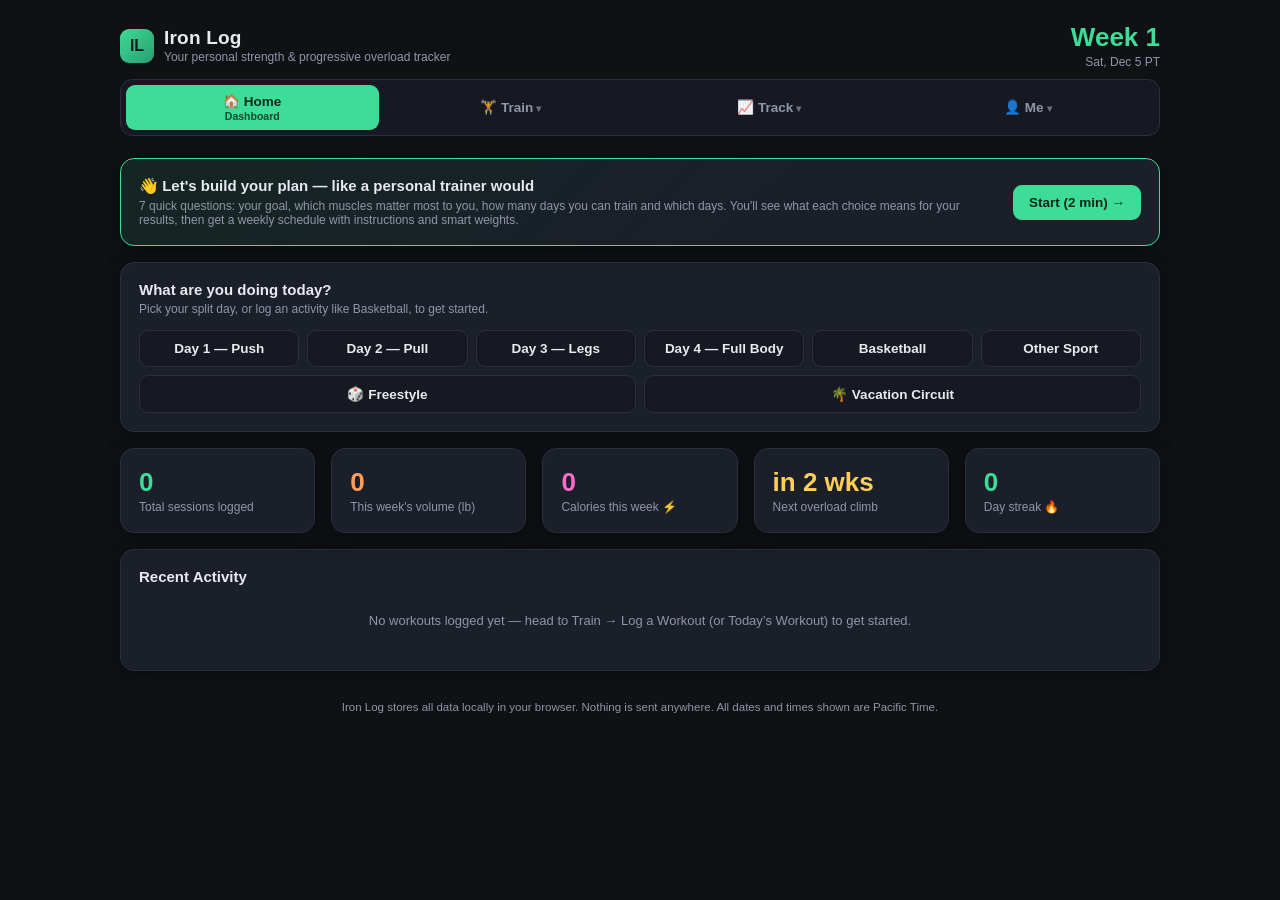
==== index.html @ ded14b12 "Split app into styles.css + js modules; add automated tests - index.html (6,000 lines) split into st" ====
<!DOCTYPE html>
<html lang="en">
<head>
<meta charset="UTF-8">
<meta name="viewport" content="width=device-width, initial-scale=1.0">
<title>Iron Log — Workout Tracker</title>
<link rel="stylesheet" href="styles.css">
</head>
<body>
<div class="app">

  <header class="top">
    <div class="brand">
      <div class="logo">IL</div>
      <div>
        <h1>Iron Log</h1>
        <div class="subtitle">Your personal strength &amp; progressive overload tracker</div>
      </div>
    </div>
    <div class="stat" style="text-align:right">
      <div class="num accent" id="headerWeek">Week 1</div>
      <div class="lbl" id="headerDate">—</div>
    </div>
  </header>

  <div class="nav-scrim" id="navScrim" onclick="closeNavGroups()"></div>
  <nav class="tabs" id="mainNav">
    <div class="nav-group" data-group="home">
      <button class="nav-top active" data-view="dashboard"><span>🏠 Home</span><span class="nav-sub-lbl">Dashboard</span></button>
    </div>
    <div class="nav-group" data-group="train">
      <button class="nav-top" onclick="toggleNavGroup('train')" aria-haspopup="true"><span>🏋️ Train<span class="nav-caret">▾</span></span><span class="nav-sub-lbl"></span></button>
      <div class="nav-menu" role="menu">
        <div class="nav-menu-h">Train</div>
        <button class="nav-item" data-view="plan"><span class="ni-ic">📋</span><span><strong>Today's Workout</strong><small>Your plan, guided step by step</small></span></button>
        <button class="nav-item" data-view="freestyle"><span class="ni-ic">🎲</span><span><strong>Freestyle</strong><small>Choose your own adventure</small></span></button>
        <button class="nav-item" data-view="vacation"><span class="ni-ic">🌴</span><span><strong>Vacation Circuit</strong><small>No-gym hotel workout + vacation mode</small></span></button>
        <button class="nav-item" data-view="log"><span class="ni-ic">✍️</span><span><strong>Log a Workout</strong><small>Quickly record any exercise</small></span></button>
        <button class="nav-item" data-view="warmup"><span class="ni-ic">🤸</span><span><strong>Warm Up</strong><small>10-minute guided routine</small></span></button>
        <button class="nav-item" data-view="sprints"><span class="ni-ic">🚴</span><span><strong>Sprints</strong><small>Bike interval (HIIT) timer</small></span></button>
      </div>
    </div>
    <div class="nav-group" data-group="track">
      <button class="nav-top" onclick="toggleNavGroup('track')" aria-haspopup="true"><span>📈 Track<span class="nav-caret">▾</span></span><span class="nav-sub-lbl"></span></button>
      <div class="nav-menu" role="menu">
        <div class="nav-menu-h">Track</div>
        <button class="nav-item" data-view="calendar"><span class="ni-ic">📅</span><span><strong>Calendar</strong><small>Planned, done &amp; missed days</small></span></button>
        <button class="nav-item" data-view="history"><span class="ni-ic">🗂️</span><span><strong>History</strong><small>Every set you've logged</small></span></button>
        <button class="nav-item" data-view="progress"><span class="ni-ic">📊</span><span><strong>Progress</strong><small>Charts &amp; weekly totals</small></span></button>
      </div>
    </div>
    <div class="nav-group" data-group="me">
      <button class="nav-top" onclick="toggleNavGroup('me')" aria-haspopup="true"><span>👤 Me<span class="nav-caret">▾</span></span><span class="nav-sub-lbl"></span></button>
      <div class="nav-menu" role="menu">
        <div class="nav-menu-h">Me</div>
        <button class="nav-item" data-view="coach"><span class="ni-ic">🧠</span><span><strong>My Plan &amp; Coach</strong><small>Your plan, weights &amp; tips learned</small></span></button>
        <button class="nav-item" data-view="settings"><span class="ni-ic">⚙️</span><span><strong>Settings</strong><small>Profile, exercises, workout days, backup</small></span></button>
      </div>
    </div>
  </nav>

  <!-- DASHBOARD -->
  <section class="view active" id="view-dashboard">
    <div id="coachWeekCard" style="margin-bottom:16px;"></div>
    <div class="card" id="todayFocusCard" style="margin-bottom:16px;"></div>
    <div class="grid cols-5" style="margin-bottom:16px;">
      <div class="card">
        <div class="stat"><div class="num accent" id="statTotalSessions">0</div><div class="lbl">Total sessions logged</div></div>
      </div>
      <div class="card">
        <div class="stat"><div class="num accent2" id="statWeekVolume">0</div><div class="lbl">This week's volume (lb)</div></div>
      </div>
      <div class="card">
        <div class="stat"><div class="num" id="statWeekCalories" style="color:var(--activity)">0</div><div class="lbl">Calories this week ⚡</div></div>
      </div>
      <div class="card">
        <div class="stat"><div class="num warn" id="statNextClimb">—</div><div class="lbl">Next overload climb</div></div>
      </div>
      <div class="card">
        <div class="stat"><div class="num accent" id="statStreak">0</div><div class="lbl">Day streak 🔥</div></div>
      </div>
    </div>

    <div class="card">
      <h2>Recent Activity</h2>
      <div id="recentActivity"><div class="empty">No workouts logged yet — head to Train → Log a Workout (or Today’s Workout) to get started.</div></div>
    </div>
  </section>

  <!-- COACH (questionnaire + your program) -->
  <section class="view" id="view-coach">
    <div id="coachMain"></div>
  </section>

  <!-- FREESTYLE (choose-your-own-adventure) -->
  <section class="view" id="view-freestyle">
    <div id="freestyleMain"></div>
  </section>

  <!-- VACATION (no-gym circuit) -->
  <section class="view" id="view-vacation">
    <div id="vacationMain"></div>
  </section>

  <!-- WORKOUT PLAN -->
  <section class="view" id="view-plan">
    <div id="dayPickerCard"></div>
    <div id="planDetail"></div>
  </section>

  <!-- LOG WORKOUT -->
  <section class="view" id="view-log">
    <div class="grid cols-2">
      <div class="card">
        <div class="flex-between">
          <h2>1. Pick an exercise</h2>
          <select id="logExerciseFilter" style="width:auto;" onchange="renderExerciseList()"><option value="">All categories</option></select>
        </div>
        <div class="hint">Grouped by category — tap one to log it. Want a new one, a different icon, or your own custom move? Manage the full library in Settings.</div>
        <div id="exerciseList"></div>
        <button class="btn secondary" style="width:100%;margin-top:10px;" onclick="switchView('settings')">+ Add / Edit Exercises in Settings →</button>
      </div>

      <div class="card">
        <h2>2. Log your sets</h2>
        <div id="logExerciseTitle" class="hint">Select an exercise to begin.</div>
        <label>Date</label>
        <input type="date" id="logDate">
        <label>Target weight this week</label>
        <input type="text" id="logTargetDisplay" disabled style="opacity:.8;">
        <div id="setsContainer" style="margin-top:14px;"></div>
        <button class="btn secondary" onclick="addSetRow()" style="width:100%;margin-top:6px;">+ Add Set</button>
        <label>Notes (optional)</label>
        <textarea id="logNotes" rows="2" placeholder="How did it feel?"></textarea>
        <label class="check-row"><input type="checkbox" id="logSaveDefault"> Save these numbers as my new default for this exercise</label>
        <button class="btn" style="width:100%;margin-top:16px;" onclick="saveWorkoutLog()">Save Workout</button>
      </div>
    </div>
  </section>

  <!-- WARM UP (continuous 10-minute guided routine) -->
  <section class="view" id="view-warmup">
    <div id="warmupMain"></div>
  </section>

  <!-- SPRINTS (HIIT bike intervals) -->
  <section class="view" id="view-sprints">
    <div id="sprintsMain"></div>
  </section>

  <!-- HISTORY -->
  <section class="view" id="view-history">
    <div class="card">
      <div class="flex-between">
        <h2>Workout History</h2>
        <select id="historyFilter" style="width:auto;" onchange="renderHistory()"><option value="">All exercises</option></select>
      </div>
      <div id="historyList" style="margin-top:10px;"></div>
    </div>
  </section>

  <!-- CALENDAR -->
  <section class="view" id="view-calendar">
    <div class="grid cols-5" id="calendarStats" style="margin-bottom:16px;"></div>
    <div class="card" style="margin-bottom:16px;">
      <div class="flex-between">
        <h2 id="calendarTitle">—</h2>
        <div class="row" style="max-width:140px;gap:6px;">
          <button class="btn secondary" onclick="calendarPrevMonth()">←</button>
          <button class="btn secondary" onclick="calendarNextMonth()">→</button>
        </div>
      </div>
      <div class="hint">Days you logged a workout are dotted by split day. Tap a day to see what you did.</div>
      <div class="calendar-dow" id="calendarDow"></div>
      <div class="calendar-grid" id="calendarGrid"></div>
      <div class="legend" id="calendarLegend" style="margin-top:14px;"></div>
    </div>
    <div id="calendarDetail"></div>
  </section>

  <!-- PROGRESS -->
  <section class="view" id="view-progress">
    <div class="card" style="margin-bottom:16px;">
      <div class="flex-between">
        <h2>Weekly Progress</h2>
        <select id="progressExerciseSelect" style="width:auto;" onchange="renderProgress()"></select>
      </div>
      <div class="hint">Max weight logged each week vs. your progressive overload target. Overload climbs happen every other week.</div>
      <div id="progressChart" style="margin-top:10px;"></div>
    </div>

    <div class="card" style="margin-bottom:16px;">
      <h2>Weekly Volume (all exercises)</h2>
      <div class="hint">Total reps × weight logged per week — a good sense of overall workload.</div>
      <div id="volumeChart" class="bar-chart" style="margin-top:14px;"></div>
    </div>

    <div class="card">
      <h2>Weekly Breakdown</h2>
      <table id="weeklyTable">
        <thead><tr><th>Week</th><th>Sessions</th><th>Exercises</th><th>Total Volume</th><th>Calories</th><th>Top Set</th></tr></thead>
        <tbody></tbody>
      </table>
    </div>
  </section>

  <!-- SETTINGS -->
  <section class="view" id="view-settings">
    <div class="card" style="margin-bottom:16px;">
      <h2>Your Profile</h2>
      <div class="hint">Used to set your starting baseline weights, and to estimate calories burned per workout.</div>
      <div class="grid cols-2">
        <div>
          <label>Height</label>
          <input type="text" id="profHeight">
          <label>Bodyweight (lb)</label>
          <input type="number" id="profWeight">
        </div>
        <div>
          <label>Build</label>
          <select id="profBuild">
            <option value="lean">Lean / beginner</option>
            <option value="athletic-medium">Medium athletic</option>
            <option value="muscular">Muscular / advanced</option>
          </select>
          <label>Program start date</label>
          <input type="date" id="profStartDate">
        </div>
      </div>
      <div class="hint" style="margin-top:6px;">Overload climbs are counted from this date, every other week.</div>
      <label class="check-row"><input type="checkbox" id="profShowTips"> Show "Did you know?" tips during workouts (anatomy, exercise science &amp; Huberman Lab ideas)</label>
      <label class="check-row"><input type="checkbox" id="profShowGifs"> Show a short movement animation for each exercise (handy while you're still learning the moves — turn it off anytime)</label>
      <button class="btn" style="width:100%;margin-top:14px;" onclick="saveProfile()">Save Profile</button>
    </div>

    <div class="card" style="margin-bottom:16px;">
      <div class="flex-between">
        <div>
          <h2>Exercise Library</h2>
          <div class="hint" style="margin-bottom:0;">Fully customize your workouts — name, icon, category, equipment, and prescription. Organized by category below.</div>
        </div>
        <button class="btn secondary" style="flex:0 0 auto;" onclick="toggleExerciseBuilder()" id="builderToggleBtn">+ Add Exercise</button>
      </div>
      <div id="exerciseBuilder" style="display:none;margin-top:14px;"></div>
      <div class="row" style="margin-top:16px;">
        <select id="settingsCategoryFilter" onchange="renderSettingsExerciseList()"><option value="">All categories</option></select>
        <select id="settingsEquipmentFilter" onchange="renderSettingsExerciseList()"><option value="">All equipment</option></select>
      </div>
      <div id="settingsExerciseList" style="margin-top:14px;"></div>
    </div>

    <div class="card" style="margin-bottom:16px;">
      <h2>Muscle Database</h2>
      <div class="hint">The backend sheet behind every suggestion: which muscles each exercise works. <strong>Primary</strong> = main mover (100%), <strong>Secondary</strong> = assists (50%), <strong>Tertiary</strong> = stabilizes (25%). When you mark something sore, exercises that use it as primary or secondary are avoided; marked "rest/injured", anything that touches it is avoided. Tap ✎ to edit a row (great for exercises you add yourself) or export the sheet to Excel / Google Sheets.</div>
      <div id="muscleDbBox"></div>
    </div>

    <div class="card" style="margin-bottom:16px;">
      <div class="flex-between">
        <div>
          <h2>Workout Days</h2>
          <div class="hint" style="margin-bottom:0;">Name your split days (Push, Pull, Legs, or anything you like) and pick which exercises fall under each one. The Workout Plan progress bar always matches whatever you set here.</div>
        </div>
        <button class="btn secondary" style="flex:0 0 auto;" onclick="addWorkoutDay()">+ Add Day</button>
      </div>
      <div id="workoutDaysList" style="margin-top:14px;"></div>
    </div>

    <div class="card">
      <h2>Data</h2>
      <div class="hint">Your data lives only in this browser's storage — refreshing is safe, but clearing site data, using a different browser, or a new device will not have it. Export a backup regularly.</div>
      <div class="row">
        <button class="btn secondary" onclick="exportData()">⬇ Export JSON</button>
        <button class="btn secondary" onclick="document.getElementById('importFile').click()">⬆ Import JSON</button>
        <button class="btn danger" onclick="resetAllData()">Reset All Data</button>
      </div>
      <div class="hint" id="backupStatus" style="margin-top:12px;margin-bottom:0;"></div>
      <input type="file" id="importFile" accept=".json" style="display:none" onchange="importData(event)">
    </div>
  </section>

  <div class="footer-note">Iron Log stores all data locally in your browser. Nothing is sent anywhere. All dates and times shown are Pacific Time.</div>
</div>

<div class="toast" id="toast"></div>
<div class="tip-pop" id="tipPop"></div>

<script src="js/data.js"></script>
<script src="js/state.js"></script>
<script src="js/app.js"></script>
<script src="js/tools.js"></script>
<script src="js/settings.js"></script>
<script src="js/coach.js"></script>
<script src="js/learn.js"></script>
<script src="js/freestyle.js"></script>
<script src="js/vacation.js"></script>
<script src="js/muscledb.js"></script>
<script src="js/main.js"></script>
</body>
</html>
---- styles.css ----
:root{
    --bg:#0f1115;
    --bg-alt:#161922;
    --card:#1b1f2a;
    --card-hover:#212636;
    --border:#2a2f3d;
    --text:#e8eaf0;
    --text-dim:#9096a8;
    --accent:#3ddc97;
    --accent-dim:#2a9d70;
    --accent2:#ff9f5a;
    --danger:#ff5d6c;
    --warn:#ffce54;
    --blue:#5aa9ff;
    --purple:#c792ff;
    --activity:#ff6bcb;
    --legiso:#8bd450;
    --glute:#ff6b81;
    --tricep:#e2b13c;
    --core:#6ee7f0;
    --radius:14px;
    --shadow: 0 4px 18px rgba(0,0,0,0.35);
  }
  *{box-sizing:border-box;}
  html,body{margin:0;padding:0;}
  body{
    background:var(--bg);
    color:var(--text);
    font-family:-apple-system,BlinkMacSystemFont,"Segoe UI",Roboto,Helvetica,Arial,sans-serif;
    min-height:100vh;
    -webkit-font-smoothing:antialiased;
  }
  a{color:inherit;}
  .app{max-width:1080px;margin:0 auto;padding:0 20px 60px;}
  header.top{
    display:flex;align-items:center;justify-content:space-between;
    padding:22px 0 10px;
  }
  header.top .brand{display:flex;align-items:center;gap:10px;}
  header.top .brand .logo{
    width:34px;height:34px;border-radius:9px;
    background:linear-gradient(135deg,var(--accent),var(--accent-dim));
    display:flex;align-items:center;justify-content:center;font-weight:800;color:#06231a;font-size:16px;
  }
  header.top h1{font-size:19px;margin:0;letter-spacing:0.2px;}
  header.top .subtitle{font-size:12px;color:var(--text-dim);margin-top:1px;}

  /* Grouped navigation: 4 top-level buttons; groups open a dropdown of their pages. */
  nav.tabs{
    position:relative;z-index:30;
    display:flex;gap:6px;background:var(--bg-alt);border:1px solid var(--border);
    border-radius:12px;padding:5px;margin-bottom:22px;
  }
  .nav-group{flex:1 1 0;display:flex;min-width:0;}
  .nav-top{
    flex:1 1 0;min-width:0;display:flex;flex-direction:column;align-items:center;justify-content:center;gap:1px;
    background:transparent;border:none;color:var(--text-dim);
    padding:8px 6px;border-radius:9px;font-size:13.5px;font-weight:700;cursor:pointer;font-family:inherit;
    transition:background .15s ease,color .15s ease;white-space:nowrap;
  }
  .nav-top .nav-caret{font-size:10px;opacity:.7;margin-left:3px;display:inline-block;transition:transform .15s;}
  .nav-top .nav-sub-lbl{font-size:10.5px;font-weight:600;opacity:.8;max-width:100%;overflow:hidden;text-overflow:ellipsis;}
  .nav-top.active{background:var(--accent);color:#07271b;}
  .nav-top:hover:not(.active){background:var(--card-hover);color:var(--text);}
  .nav-group.open .nav-top:not(.active){background:var(--card-hover);color:var(--text);}
  .nav-group.open .nav-caret{transform:rotate(180deg);}
  .nav-menu{
    display:none;position:absolute;left:0;right:0;top:calc(100% + 6px);
    background:var(--card);border:1px solid var(--border);border-radius:12px;box-shadow:var(--shadow);
    padding:8px;gap:6px;grid-template-columns:repeat(auto-fill,minmax(220px,1fr));
    animation:fade .15s ease;
  }
  .nav-group.open .nav-menu{display:grid;}
  .nav-menu-h{grid-column:1/-1;font-size:10.5px;font-weight:800;text-transform:uppercase;letter-spacing:.05em;color:var(--text-dim);padding:2px 6px 0;}
  .nav-item{
    display:flex;align-items:center;gap:10px;text-align:left;width:100%;
    background:var(--bg-alt);border:1px solid var(--border);color:var(--text);border-radius:10px;
    padding:10px 12px;cursor:pointer;font-family:inherit;transition:border-color .15s,background .15s;
  }
  .nav-item:hover{border-color:var(--accent-dim);}
  .nav-item.active{border-color:var(--accent);background:rgba(61,220,151,.10);}
  .nav-item .ni-ic{font-size:20px;width:26px;text-align:center;flex:0 0 auto;}
  .nav-item strong{display:block;font-size:13.5px;}
  .nav-item small{display:block;font-size:11.5px;color:var(--text-dim);margin-top:1px;}
  .nav-scrim{display:none;position:fixed;inset:0;z-index:25;}
  .nav-scrim.show{display:block;}

  .view{display:none;animation:fade .25s ease;}
  .view.active{display:block;}
  @keyframes fade{from{opacity:0;transform:translateY(4px);}to{opacity:1;transform:translateY(0);}}

  .grid{display:grid;gap:16px;}
  .grid.cols-2{grid-template-columns:repeat(2,1fr);}
  .grid.cols-3{grid-template-columns:repeat(3,1fr);}
  .grid.cols-4{grid-template-columns:repeat(4,1fr);}
  .grid.cols-5{grid-template-columns:repeat(5,1fr);}
  @media (max-width:1000px){.grid.cols-5{grid-template-columns:repeat(3,1fr);}}
  @media (max-width:900px){.grid.cols-4{grid-template-columns:repeat(2,1fr);}}
  @media (max-width:600px){.grid.cols-5{grid-template-columns:repeat(2,1fr);}}
  @media (max-width:720px){.grid.cols-2,.grid.cols-3{grid-template-columns:1fr;}}

  .card{
    background:var(--card);border:1px solid var(--border);border-radius:var(--radius);
    padding:18px;box-shadow:var(--shadow);
  }
  .card h2{margin:0 0 4px;font-size:15px;}
  .card .hint{color:var(--text-dim);font-size:12px;margin-bottom:14px;}

  .stat{display:flex;flex-direction:column;gap:2px;}
  .stat .num{font-size:26px;font-weight:800;}
  .stat .lbl{font-size:12px;color:var(--text-dim);}
  .stat .num.accent{color:var(--accent);}
  .stat .num.warn{color:var(--warn);}
  .stat .num.accent2{color:var(--accent2);}

  label{display:block;font-size:12px;color:var(--text-dim);margin-bottom:5px;margin-top:12px;font-weight:600;}
  label:first-child{margin-top:0;}
  input[type=text],input[type=number],input[type=date],select,textarea{
    width:100%;background:var(--bg-alt);border:1px solid var(--border);color:var(--text);
    border-radius:9px;padding:10px 11px;font-size:14px;outline:none;font-family:inherit;
  }
  input:focus,select:focus,textarea:focus{border-color:var(--accent);}
  .row{display:flex;gap:10px;}
  .row > *{flex:1;}

  button.btn{
    background:var(--accent);color:#07271b;border:none;border-radius:9px;
    padding:10px 16px;font-weight:700;font-size:13.5px;cursor:pointer;transition:filter .15s;
  }
  button.btn:hover{filter:brightness(1.08);}
  button.btn.secondary{background:var(--bg-alt);color:var(--text);border:1px solid var(--border);}
  button.btn.danger{background:var(--danger);color:#2a0508;}
  button.btn.ghost{background:transparent;color:var(--text-dim);border:1px solid var(--border);}
  button.btn:disabled{opacity:0.4;cursor:not-allowed;}
  button.icon-btn{background:transparent;border:none;color:var(--text-dim);cursor:pointer;font-size:15px;padding:4px 8px;border-radius:6px;}
  button.icon-btn:hover{background:var(--bg-alt);color:var(--text);}

  table{width:100%;border-collapse:collapse;font-size:13px;}
  th,td{padding:8px 6px;text-align:left;border-bottom:1px solid var(--border);}
  th{color:var(--text-dim);font-weight:600;font-size:11.5px;text-transform:uppercase;letter-spacing:.03em;}
  tr:last-child td{border-bottom:none;}

  .pill{display:inline-block;padding:2px 9px;border-radius:99px;font-size:11px;font-weight:700;}
  .pill.met{background:rgba(61,220,151,.15);color:var(--accent);}
  .pill.close{background:rgba(255,206,84,.15);color:var(--warn);}
  .pill.below{background:rgba(255,93,108,.15);color:var(--danger);}
  .pill.rest{background:rgba(255,159,90,.15);color:var(--accent2);}

  .set-row{display:flex;gap:8px;align-items:center;margin-bottom:8px;}
  .set-row .idx{width:22px;color:var(--text-dim);font-size:12px;font-weight:700;}
  .set-row input{flex:1;}
  .set-row button{flex:0 0 auto;}

  .exercise-card{
    background:var(--bg-alt);border:1px solid var(--border);border-radius:11px;padding:12px 14px;
    margin-bottom:10px;cursor:pointer;transition:border-color .15s;
    display:flex;align-items:center;gap:12px;
  }
  .exercise-card:hover{border-color:var(--accent-dim);}
  .exercise-card.selected{border-color:var(--accent);background:rgba(61,220,151,.06);}
  .exercise-card .name{font-weight:700;font-size:14px;}
  .exercise-card .meta{font-size:11.5px;color:var(--text-dim);margin-top:2px;}
  .exercise-card .presc{font-size:11px;color:var(--accent);font-weight:700;margin-top:2px;}

  /* Exercise type icon badges — quick visual cue for what kind of workout this is */
  .ex-icon{
    flex:0 0 auto;width:38px;height:38px;border-radius:10px;
    display:flex;align-items:center;justify-content:center;
  }
  .ex-icon svg{width:20px;height:20px;}
  .ex-icon.cat-legs-compound{background:rgba(61,220,151,.15);color:var(--accent);}
  .ex-icon.cat-legs-isolation{background:rgba(139,212,80,.15);color:var(--legiso);}
  .ex-icon.cat-glutes{background:rgba(255,107,129,.15);color:var(--glute);}
  .ex-icon.cat-chest{background:rgba(90,169,255,.15);color:var(--blue);}
  .ex-icon.cat-back{background:rgba(199,146,255,.15);color:var(--purple);}
  .ex-icon.cat-shoulders{background:rgba(255,159,90,.15);color:var(--accent2);}
  .ex-icon.cat-biceps{background:rgba(255,206,84,.15);color:var(--warn);}
  .ex-icon.cat-triceps{background:rgba(226,177,60,.15);color:var(--tricep);}
  .ex-icon.cat-core{background:rgba(110,231,240,.15);color:var(--core);}
  .ex-icon.cat-fullbody{background:rgba(255,138,92,.15);color:#ff8a5c;}
  .ex-icon.cat-conditioning{background:rgba(79,209,197,.15);color:#4fd1c5;}
  .ex-icon.cat-activity{background:rgba(255,107,203,.15);color:var(--activity);}
  .ex-icon.sm{width:26px;height:26px;border-radius:8px;}
  .ex-icon.sm svg{width:14px;height:14px;}
  .legend{display:flex;flex-wrap:wrap;gap:12px;font-size:11.5px;color:var(--text-dim);margin-top:12px;}
  .legend .item{display:flex;align-items:center;gap:6px;}

  /* Icon picker (Settings → build an exercise) */
  .icon-picker{display:grid;grid-template-columns:repeat(auto-fill,minmax(44px,1fr));gap:8px;margin-top:6px;max-height:220px;overflow-y:auto;padding:2px;}
  .icon-picker .icon-choice{
    width:44px;height:44px;border-radius:10px;border:1px solid var(--border);background:var(--bg-alt);
    display:flex;align-items:center;justify-content:center;cursor:pointer;color:var(--text-dim);
    transition:border-color .15s,color .15s;
  }
  .icon-picker .icon-choice svg{width:20px;height:20px;}
  .icon-picker .icon-choice:hover{border-color:var(--accent-dim);}
  .icon-picker .icon-choice.selected{border-color:var(--accent);color:var(--accent);background:rgba(61,220,151,.1);}
  .category-group-heading{display:flex;align-items:center;gap:8px;margin:18px 0 8px;font-size:11.5px;font-weight:700;text-transform:uppercase;letter-spacing:.03em;}
  .category-group-heading:first-child{margin-top:0;}
  .category-dot{width:9px;height:9px;border-radius:50%;flex:0 0 auto;}
  .equip-tag{display:inline-block;font-size:10px;font-weight:700;padding:2px 7px;border-radius:99px;background:var(--bg-alt);border:1px solid var(--border);color:var(--text-dim);margin-left:6px;white-space:nowrap;}

  /* Workout Days (Settings) — name + exercise checklist per day */
  .day-name-input{font-weight:700;font-size:14px;background:transparent;border:none;border-bottom:1px dashed var(--border);padding:2px 0;width:auto;color:var(--text);}
  .day-name-input:focus{border-bottom-color:var(--accent);}
  .day-label-input{font-size:11.5px;font-weight:700;color:var(--text-dim);background:transparent;border:none;border-bottom:1px dashed var(--border);padding:1px 0;width:52px;}
  .day-label-input:focus{border-bottom-color:var(--accent);color:var(--text);}
  .day-exercise-picker{max-height:280px;overflow-y:auto;margin-top:10px;padding:10px;background:var(--bg-alt);border-radius:9px;border:1px solid var(--border);}
  .day-exercise-picker .category-group-heading{font-size:10px;margin:10px 0 4px;}
  .day-exercise-picker .category-group-heading:first-child{margin-top:0;}
  .day-exercise-picker .check-row{margin-top:3px;font-size:12.5px;}

  /* Day picker (Workout Plan) */
  .day-card{
    background:var(--bg-alt);border:1px solid var(--border);border-radius:12px;padding:14px;
    cursor:pointer;transition:border-color .15s;display:flex;flex-direction:column;gap:8px;
  }
  .day-card:hover{border-color:var(--accent-dim);}
  .day-card.selected{border-color:var(--accent);background:rgba(61,220,151,.06);}
  .day-card .day-top{display:flex;align-items:center;gap:10px;}
  .day-card .day-title{font-weight:700;font-size:14px;}
  .day-card .day-sub{font-size:11.5px;color:var(--text-dim);margin-top:1px;}
  .day-card .day-meta{font-size:11px;color:var(--text-dim);}
  .day-card .day-badge{display:inline-block;margin-top:2px;font-size:10.5px;font-weight:700;color:var(--accent);}

  /* Guided workout wizard */
  .progress-track{display:flex;gap:3px;margin-bottom:8px;}
  .progress-seg{flex:1;height:8px;border-radius:4px;transition:opacity .25s ease,transform .2s ease;}
  .progress-seg.current{transform:scaleY(1.35);}
  .progress-label{font-size:11.5px;color:var(--text-dim);margin-bottom:14px;display:flex;align-items:center;gap:6px;flex-wrap:wrap;}
  .progress-pct{font-size:14px;font-weight:800;color:var(--text);}
  .wizard-top-row{display:flex;align-items:flex-start;gap:12px;flex-wrap:wrap;margin-bottom:14px;}
  .wizard-top-row > *{flex:1 1 260px;margin-top:0 !important;}
  .wizard-actions{display:flex;gap:10px;flex-wrap:wrap;margin-top:16px;}
  .wizard-actions .btn{flex:1 1 auto;}
  .check-row{display:flex;align-items:center;gap:8px;font-size:12.5px;color:var(--text-dim);font-weight:600;margin-top:14px;cursor:pointer;}
  .check-row input[type=checkbox]{width:auto;margin:0;accent-color:var(--accent);}

  /* Movement animation preview — simple looping stick-figure illustration, not a real GIF */
  .movement-preview{
    background:var(--bg-alt);border:1px solid var(--border);border-radius:12px;
    padding:12px;margin-top:14px;display:flex;align-items:center;gap:14px;
  }
  .movement-preview .mp-figure{width:76px;height:76px;flex:0 0 auto;color:var(--text);}
  .movement-preview .mp-figure svg{width:100%;height:100%;overflow:visible;}
  .movement-preview .mp-label{font-size:11.5px;color:var(--text-dim);}
  .movement-preview .mp-label strong{display:block;color:var(--text);font-size:13px;margin-bottom:2px;}

  /* Calendar */
  .calendar-dow{display:grid;grid-template-columns:repeat(7,1fr);gap:6px;margin-top:14px;font-size:10.5px;color:var(--text-dim);text-align:center;font-weight:700;text-transform:uppercase;letter-spacing:.03em;}
  .calendar-grid{display:grid;grid-template-columns:repeat(7,1fr);gap:6px;margin-top:6px;}
  .cal-cell{
    aspect-ratio:1;background:var(--bg-alt);border:1px solid var(--border);border-radius:9px;
    padding:6px;display:flex;flex-direction:column;justify-content:space-between;cursor:pointer;
    transition:border-color .15s;font-size:11.5px;
  }
  .cal-cell:hover{border-color:var(--accent-dim);}
  .cal-cell.outside{opacity:0.3;cursor:default;}
  .cal-cell.today{border-color:var(--accent);box-shadow:0 0 0 1px var(--accent) inset;}
  .cal-cell.selected{background:rgba(61,220,151,.08);border-color:var(--accent);}
  .cal-cell .cal-date{font-weight:700;color:var(--text-dim);}
  .cal-cell.today .cal-date{color:var(--accent);}
  .cal-dots{display:flex;gap:3px;flex-wrap:wrap;}
  .cal-dot{width:7px;height:7px;border-radius:50%;flex:0 0 auto;}
  @media (max-width:600px){.cal-cell{font-size:9.5px;padding:4px;} .cal-dot{width:5px;height:5px;}}

  /* Rest timer (embedded in the workout wizard, between sets) — condensed, horizontal layout:
     presets + custom seconds on the left, ring + start/reset stacked on the right. */
  .timer-wrap{display:flex;flex-direction:row;align-items:center;justify-content:space-between;gap:10px;}
  .timer-left{display:flex;flex-direction:column;gap:6px;flex:1 1 auto;min-width:0;}
  .timer-right{display:flex;flex-direction:column;align-items:center;gap:6px;flex:0 0 auto;}
  .timer-ring{position:relative;width:60px;height:60px;}
  .timer-ring svg{transform:rotate(-90deg);}
  .timer-ring .time{
    position:absolute;inset:0;display:flex;align-items:center;justify-content:center;
    font-size:11.5px;font-weight:800;
  }
  .presets{display:flex;gap:4px;flex-wrap:wrap;}
  .presets button{min-width:34px;padding:4px 6px;font-size:10px;}
  .rest-timer-box{background:var(--bg-alt);border:1px solid var(--border);border-radius:12px;padding:10px;margin-top:14px;}
  .rest-timer-box .hdr{font-size:10.5px;font-weight:700;color:var(--text-dim);text-transform:uppercase;letter-spacing:.03em;margin-bottom:7px;text-align:center;}
  .rest-timer-box .timer-wrap .row{max-width:150px;gap:5px;}
  .rest-timer-box .timer-right .row{max-width:120px;}
  .rest-timer-box .timer-wrap .row .btn{padding:6px 8px;font-size:11px;}

  /* Sprints (HIIT bike intervals) */
  .sprint-phase-banner{
    text-align:center;padding:14px;border-radius:12px;margin-bottom:16px;font-weight:800;
    font-size:15px;letter-spacing:.02em;
  }
  .sprint-phase-banner.sprint{background:rgba(255,93,108,.15);color:var(--danger);}
  .sprint-phase-banner.rest{background:rgba(90,169,255,.15);color:var(--blue);}
  .sprint-phase-banner.ready{background:rgba(255,206,84,.15);color:var(--warn);}
  .sprint-phase-banner.done{background:rgba(61,220,151,.15);color:var(--accent);}
  .sprint-ring-wrap{display:flex;flex-direction:column;align-items:center;gap:14px;margin:0 auto 16px;}
  .sprint-ring{position:relative;width:180px;height:180px;}
  .sprint-ring svg{transform:rotate(-90deg);}
  .sprint-ring .time{
    position:absolute;inset:0;display:flex;align-items:center;justify-content:center;
    font-size:40px;font-weight:800;
  }
  .progress-seg.sprint-sprint{background:var(--danger)!important;}
  .progress-seg.sprint-rest{background:var(--blue)!important;}
  .sprint-cycle-input{font-size:32px;font-weight:800;text-align:center;padding:16px;}
  .records-table td.record-cell{font-weight:800;color:var(--accent);}
  .records-table tr.no-record td{color:var(--text-dim);}
  .new-record-badge{display:inline-block;background:rgba(61,220,151,.15);color:var(--accent);font-size:10.5px;font-weight:800;padding:2px 8px;border-radius:99px;margin-left:6px;}

  .bar-chart{display:flex;align-items:flex-end;gap:6px;height:160px;}
  .bar-chart .bar-col{flex:1;display:flex;flex-direction:column;align-items:center;justify-content:flex-end;height:100%;gap:4px;}
  .bar-chart .bar{width:100%;border-radius:5px 5px 0 0;background:linear-gradient(180deg,var(--accent),var(--accent-dim));min-height:2px;}
  .bar-chart .bar-lbl{font-size:10px;color:var(--text-dim);}

  .empty{color:var(--text-dim);font-size:13px;padding:24px 0;text-align:center;}
  .footer-note{color:var(--text-dim);font-size:11.5px;text-align:center;margin-top:30px;}
  select#logExerciseSelect option{background:var(--bg-alt);}
  .flex-between{display:flex;align-items:center;justify-content:space-between;}
  .toast{
    position:fixed;bottom:22px;left:50%;transform:translateX(-50%);
    background:var(--card);border:1px solid var(--accent);color:var(--text);
    padding:10px 18px;border-radius:10px;font-size:13px;box-shadow:var(--shadow);
    opacity:0;pointer-events:none;transition:opacity .25s ease, transform .25s ease;z-index:50;
  }
  .toast.show{opacity:1;transform:translateX(-50%) translateY(-6px);}
  .week-select{display:flex;align-items:center;gap:10px;}
  .badge-week{background:var(--bg-alt);border:1px solid var(--border);border-radius:8px;padding:5px 10px;font-size:12px;font-weight:700;}

  /* ---------- Coach mode ---------- */
  .coach-why{background:rgba(61,220,151,.07);border-left:3px solid var(--accent);border-radius:9px;padding:12px 14px;margin-top:14px;font-size:13px;line-height:1.55;color:var(--text);}
  .coach-why.warn{background:rgba(255,206,84,.08);border-left-color:var(--warn);}
  .coach-cta{border-color:var(--accent);background:linear-gradient(135deg,rgba(61,220,151,.10),var(--card) 60%);}
  .opt-card{gap:4px;}
  .opt-tag{display:inline-block;font-size:10px;font-weight:800;padding:2px 7px;border-radius:99px;background:var(--card);border:1px solid var(--border);color:var(--text-dim);margin-left:4px;vertical-align:middle;}
  .chip-row{display:flex;flex-wrap:wrap;gap:8px;margin-top:6px;}
  .chip{background:var(--bg-alt);border:1px solid var(--border);color:var(--text);border-radius:99px;padding:9px 14px;font-size:13px;font-weight:600;cursor:pointer;}
  .chip.active{background:rgba(61,220,151,.15);border-color:var(--accent);color:var(--accent);}
  .wd-row{display:grid;grid-template-columns:repeat(7,1fr);gap:6px;margin-top:6px;}
  .wd-toggle{background:var(--bg-alt);border:1px solid var(--border);color:var(--text-dim);border-radius:10px;padding:14px 0;font-weight:800;font-size:13px;cursor:pointer;}
  .wd-toggle.active{background:var(--accent);border-color:var(--accent);color:#07271b;}
  .map-row{display:flex;flex-wrap:wrap;gap:6px;margin-top:8px;}
  .map-chip{background:var(--bg-alt);border:1px solid var(--border);border-radius:8px;padding:4px 9px;font-size:12px;}
  .seg-row{display:flex;gap:6px;flex-wrap:wrap;}
  .seg-btn{flex:1 1 0;min-width:64px;background:var(--bg-alt);border:1px solid var(--border);color:var(--text-dim);border-radius:10px;padding:10px 6px;font-size:12.5px;font-weight:700;cursor:pointer;display:flex;flex-direction:column;align-items:center;gap:3px;}
  .seg-btn .seg-emoji{font-size:20px;}
  .seg-btn.active{border-color:var(--accent);background:rgba(61,220,151,.12);color:var(--text);}
  .wk-strip{display:grid;grid-template-columns:repeat(7,1fr);gap:6px;margin:14px 0;}
  .wk-cell{background:var(--bg-alt);border:1px solid var(--border);border-radius:10px;padding:7px 4px;text-align:center;min-width:0;}
  .wk-cell .wk-dow{font-size:10px;font-weight:800;color:var(--text-dim);text-transform:uppercase;}
  .wk-cell .wk-num{font-size:14px;font-weight:800;}
  .wk-cell .wk-mark{height:16px;font-size:13px;font-weight:900;}
  .wk-cell .wk-title{font-size:10px;color:var(--text-dim);white-space:nowrap;overflow:hidden;text-overflow:ellipsis;}
  .wk-cell.st-done,.wk-cell.st-bonus{background:rgba(61,220,151,.13);border-color:var(--accent-dim);}
  .wk-cell.st-done .wk-mark,.wk-cell.st-bonus .wk-mark{color:var(--accent);}
  .wk-cell.st-missed{border-color:var(--danger);border-style:dashed;}
  .wk-cell.st-missed .wk-mark{color:var(--danger);}
  .wk-cell.st-planned,.wk-cell.st-today{border-style:dashed;border-color:var(--accent-dim);}
  .wk-cell.st-today .wk-mark{color:var(--accent);}
  .wk-cell.st-rest,.wk-cell.st-pre{opacity:.55;}
  .wk-cell.is-today{box-shadow:0 0 0 2px var(--accent) inset;opacity:1;}
  .adh-bar{height:6px;background:var(--bg-alt);border-radius:99px;margin-top:12px;overflow:hidden;}
  .adh-bar > div{height:100%;background:var(--accent);border-radius:99px;transition:width .3s;}
  .today-row{display:flex;align-items:center;justify-content:space-between;gap:12px;flex-wrap:wrap;background:var(--bg-alt);border:1px solid var(--border);border-radius:12px;padding:12px 14px;}
  .today-row .btn{flex:0 0 auto;}
  .plan-week{display:grid;grid-template-columns:repeat(auto-fill,minmax(150px,1fr));gap:10px;margin-top:10px;}
  .plan-day{background:var(--bg-alt);border:1px solid var(--border);border-radius:11px;padding:10px 12px;font-size:12.5px;}
  .plan-day.rest{opacity:.55;}
  .plan-day-h{font-size:11px;font-weight:800;text-transform:uppercase;letter-spacing:.03em;color:var(--accent);}
  .plan-day-t{font-weight:800;font-size:14px;margin:2px 0 6px;}
  .plan-day ul{margin:0;padding-left:16px;}
  .plan-day li{margin-bottom:3px;}
  .plan-rx{color:var(--text-dim);font-weight:700;white-space:nowrap;}
  .ww-item{display:flex;align-items:center;gap:10px;flex-wrap:wrap;padding:9px 0;border-bottom:1px solid var(--border);}
  .ww-input{display:flex;align-items:center;gap:6px;flex:0 0 130px;}
  .ww-input span{font-size:12px;color:var(--text-dim);}
  .principles{display:grid;gap:9px;font-size:13px;line-height:1.5;}
  .coach-box{background:var(--bg-alt);border:1px solid var(--border);border-radius:12px;padding:10px 14px;margin:12px 0;font-size:13px;line-height:1.5;}
  .coach-box summary{cursor:pointer;font-weight:800;font-size:13px;}
  .coach-box ol{margin:8px 0;padding-left:20px;}
  .coach-box li{margin-bottom:4px;}
  .coach-setup{margin-top:8px;}
  .coach-avoid{color:var(--warn);font-size:12.5px;}
  .sugg-box{background:rgba(61,220,151,.07);border:1px solid var(--accent-dim);border-radius:12px;padding:12px 14px;margin:12px 0;}
  .sugg-main{font-size:15px;}
  .sugg-why{font-size:12.5px;color:var(--text-dim);margin-top:5px;line-height:1.5;}
  .ww-row{align-items:center;margin-top:10px;flex-wrap:wrap;}
  .ww-row > *{flex:0 0 auto;}
  .ww-row span{font-size:12px;color:var(--text-dim);font-weight:700;}
  .ww-row input{width:110px;}
  .brief-list{margin:8px 0 0;font-size:13px;}
  .brief-list .bl-row{display:flex;justify-content:space-between;gap:10px;padding:7px 0;border-bottom:1px solid var(--border);}
  .brief-list .bl-row span:last-child{color:var(--text-dim);white-space:nowrap;}
  .cal-cell.planned{border-style:dashed;border-color:var(--accent-dim);}
  .cal-cell.missed{border-style:dashed;border-color:var(--danger);}
  @media (max-width:600px){ .wk-cell .wk-title{display:none;} .wd-toggle{padding:12px 0;font-size:12px;} }

  /* ---------- Learn: "Did you know?" tips ---------- */
  .tip-pop{position:fixed;right:18px;bottom:18px;width:min(400px,calc(100vw - 24px));z-index:40;
    opacity:0;transform:translateY(16px);pointer-events:none;transition:opacity .25s ease,transform .25s ease;}
  .tip-pop.show{opacity:1;transform:translateY(0);pointer-events:auto;}
  .tip-card{background:var(--card);border:1px solid var(--warn);border-radius:14px;padding:14px 16px;box-shadow:0 10px 32px rgba(0,0,0,.55);max-height:70vh;overflow-y:auto;}
  .tip-h{display:flex;align-items:center;gap:8px;}
  .tip-kicker{font-size:11px;font-weight:800;text-transform:uppercase;letter-spacing:.04em;color:var(--warn);}
  .tip-src{font-size:10.5px;font-weight:700;color:var(--text-dim);background:var(--bg-alt);border:1px solid var(--border);border-radius:99px;padding:2px 8px;margin-left:auto;white-space:nowrap;}
  .tip-h .icon-btn{margin-left:2px;}
  .tip-title{font-weight:800;font-size:15px;margin:8px 0 4px;}
  .tip-text{font-size:13px;line-height:1.55;color:var(--text);}
  .tip-try{margin-top:10px;}
  .tip-try-h{font-size:11px;font-weight:800;color:var(--text-dim);text-transform:uppercase;letter-spacing:.03em;margin-bottom:6px;}
  .tip-chips{display:flex;flex-direction:column;gap:6px;}
  .tip-chip{display:flex;align-items:center;gap:8px;font-size:12.5px;font-weight:600;}
  .tip-inplan{color:var(--accent);font-size:11px;font-weight:700;}
  .tip-actions{display:flex;gap:6px;margin-top:12px;flex-wrap:wrap;}
  .tip-actions .btn{flex:1 1 auto;padding:8px 10px;font-size:12.5px;}
  .tip-count{font-size:10.5px;color:var(--text-dim);margin-top:8px;text-align:center;}
  .learned-item{border-bottom:1px solid var(--border);padding:9px 0;}
  .learned-item summary{cursor:pointer;display:flex;align-items:center;gap:8px;font-weight:700;font-size:13.5px;}
  .learned-item .tip-text{margin-top:6px;}
  @media (max-width:600px){ .tip-pop{right:12px;bottom:12px;} }

  /* ---------- Freestyle & gamification ---------- */
  .fs-hero{border-color:var(--warn);background:linear-gradient(135deg,rgba(255,206,84,.10),var(--card) 60%);}
  .lvl-row{display:flex;align-items:center;gap:12px;margin-top:12px;}
  .lvl-badge{width:42px;height:42px;border-radius:12px;background:linear-gradient(135deg,var(--warn),var(--accent2));color:#2a1a00;font-weight:900;font-size:18px;display:flex;align-items:center;justify-content:center;flex:0 0 auto;}
  .adh-bar.xp > div{background:linear-gradient(90deg,var(--warn),var(--accent2));}
  .coll-row{display:grid;grid-template-columns:130px 1fr 44px;align-items:center;gap:10px;font-size:12.5px;margin-top:6px;}
  .coll-row .adh-bar{margin-top:0;}
  .badge-grid{display:grid;grid-template-columns:repeat(auto-fill,minmax(120px,1fr));gap:8px;margin-top:8px;}
  .badge-tile{background:var(--bg-alt);border:1px solid var(--border);border-radius:11px;padding:10px;text-align:center;opacity:.5;}
  .badge-tile.got{opacity:1;border-color:var(--warn);background:rgba(255,206,84,.08);}
  .badge-emoji{font-size:24px;}
  .badge-name{font-weight:800;font-size:12.5px;margin-top:2px;}
  .badge-desc{font-size:10.5px;color:var(--text-dim);margin-top:2px;}
  .chip.recovering{border-style:dashed;}
  .rec-tag{font-size:10px;color:var(--warn);font-weight:700;margin-left:4px;}
  .fs-region{margin-top:8px;}
  .fs-region-h{font-size:10.5px;font-weight:800;text-transform:uppercase;letter-spacing:.04em;color:var(--text-dim);}
  .fs-strip{background:var(--bg-alt);border:1px solid var(--border);border-radius:11px;padding:10px 12px;margin-bottom:14px;font-size:13px;}
  .fs-strip .adh-bar{margin-top:8px;}
  .xp-pill{background:rgba(255,206,84,.15);color:var(--warn);font-weight:800;font-size:12px;border-radius:99px;padding:2px 9px;}
  .fs-options{display:grid;grid-template-columns:repeat(auto-fit,minmax(260px,1fr));gap:12px;margin-top:10px;}
  .fs-option{background:var(--bg-alt);border:1px solid var(--border);border-radius:12px;padding:12px;}
  .ex-stat{background:var(--bg-alt);border:1px solid var(--border);border-radius:12px;padding:12px;margin:10px 0;}
  .fs-option .ex-stat{border:none;padding:0;margin:0;background:transparent;}
  .ex-stat-h{display:flex;align-items:center;gap:10px;flex-wrap:wrap;}
  .ex-stat-name{font-weight:800;font-size:15px;}
  .nt-badge{font-size:10.5px;font-weight:800;color:var(--warn);background:rgba(255,206,84,.13);border-radius:99px;padding:3px 9px;white-space:nowrap;}
  .tried-badge{font-size:10.5px;font-weight:700;color:var(--text-dim);border:1px solid var(--border);border-radius:99px;padding:2px 8px;white-space:nowrap;}
  .ex-stat-visuals{display:flex;align-items:center;justify-content:center;gap:16px;margin-top:10px;flex-wrap:wrap;}
  .ex-stat-map{text-align:center;}
  .bodymap{width:200px;max-width:100%;height:auto;}
  .ex-stat.compact .bodymap{width:150px;}
  .map-legend{display:flex;gap:12px;justify-content:center;font-size:10.5px;color:var(--text-dim);margin-top:2px;}
  .map-legend i{display:inline-block;width:9px;height:9px;border-radius:3px;margin-right:4px;vertical-align:middle;}
  .ex-stat-anim .mp-figure{width:90px;height:90px;margin:0 auto;color:var(--text);}
  .ex-stat-anim .mp-figure svg{width:100%;height:100%;overflow:visible;}
  .ex-stat-works{font-size:12.5px;margin-top:8px;}
  .ex-stat-bars{display:grid;grid-template-columns:repeat(auto-fit,minmax(130px,1fr));gap:4px 14px;margin-top:8px;}
  .ex-stat-bars > div{display:flex;align-items:center;gap:6px;font-size:11.5px;color:var(--text-dim);}
  .ex-stat-bars span:first-child{width:62px;font-weight:700;}
  .pip{display:inline-block;width:12px;height:6px;border-radius:3px;background:var(--border);}
  .pip.on{background:var(--warn);}
  .path-grid{display:grid;grid-template-columns:repeat(auto-fit,minmax(230px,1fr));gap:10px;margin-top:10px;}
  .path-card.warn{border-color:var(--warn);border-style:dashed;}
  .path-card.highlight{border-color:var(--accent);background:rgba(61,220,151,.08);}
  .xp-burst{text-align:center;background:rgba(255,206,84,.08);border:1px solid rgba(255,206,84,.35);border-radius:12px;padding:12px;margin-top:4px;animation:pop .45s ease;}
  .xp-big{font-size:28px;font-weight:900;color:var(--warn);}
  @keyframes pop{0%{transform:scale(.85);opacity:0;}70%{transform:scale(1.04);opacity:1;}100%{transform:scale(1);}}
  @media (max-width:600px){ .coll-row{grid-template-columns:100px 1fr 40px;} }

  /* ---------- Vacation ---------- */
  .vac-hero{border-color:var(--core);background:linear-gradient(135deg,rgba(110,231,240,.10),var(--card) 60%);}
  .vac-mode.on{border-color:var(--core);}
  .vac-format{display:grid;grid-template-columns:repeat(auto-fit,minmax(80px,1fr));gap:8px;margin-top:12px;}
  .vac-format > div{background:var(--bg-alt);border:1px solid var(--border);border-radius:10px;padding:10px 6px;text-align:center;}
  .vac-format strong{display:block;font-size:20px;color:var(--core);}
  .vac-format span{font-size:11px;color:var(--text-dim);font-weight:700;text-transform:uppercase;letter-spacing:.03em;}
  .vac-grid{display:grid;grid-template-columns:repeat(auto-fill,minmax(300px,1fr));gap:12px;}
  .vac-ex{background:var(--card);border:1px solid var(--border);border-radius:var(--radius);padding:14px;box-shadow:var(--shadow);}
  .vac-ex-h{display:flex;align-items:center;gap:10px;}
  .vac-num{width:32px;height:32px;border-radius:9px;background:rgba(110,231,240,.15);color:var(--core);font-weight:900;display:flex;align-items:center;justify-content:center;flex:0 0 auto;}
  .vac-text{font-size:13px;line-height:1.5;margin-top:8px;}
  .vac-benefit{color:var(--core);}
  .vac-live{display:flex;align-items:center;justify-content:center;gap:24px;flex-wrap:wrap;margin:6px 0 10px;}
  .vac-live .sprint-ring{flex:0 0 auto;}
  .vac-live-ex{display:flex;flex-direction:column;align-items:center;text-align:center;max-width:260px;}
  .vac-cue{font-size:13px;font-weight:600;margin-top:8px;}
  .wk-cell.st-vacation{border-color:var(--core);border-style:dashed;opacity:.8;}

  /* ---------- Muscle database & recovery ---------- */
  .rec-chip.lvl-sore{border-color:var(--warn);background:rgba(255,206,84,.12);color:var(--warn);}
  .rec-chip.lvl-rest{border-color:var(--danger);background:rgba(255,93,108,.12);color:var(--danger);}
  .mtag{display:inline-block;font-size:10.5px;font-weight:700;border-radius:6px;padding:2px 6px;margin:1px 3px 1px 0;white-space:nowrap;}
  .mtag.r-P{background:var(--accent);color:#07271b;}
  .mtag.r-S{background:rgba(61,220,151,.22);color:var(--accent);}
  .mtag.r-T{background:var(--bg-alt);color:var(--text-dim);border:1px solid var(--border);}
  .mroles{margin-top:8px;display:grid;gap:4px;}
  .mroles-row{display:flex;align-items:center;flex-wrap:wrap;gap:2px;}
  .mroles-lbl{font-size:10.5px;font-weight:800;text-transform:uppercase;letter-spacing:.03em;color:var(--text-dim);width:74px;flex:0 0 auto;}
  .mdb-wrap{max-height:540px;overflow:auto;border:1px solid var(--border);border-radius:10px;}
  .mdb-table{min-width:860px;font-size:12.5px;}
  .mdb-table thead th{position:sticky;top:0;background:var(--card);z-index:2;}
  .mdb-table td:first-child,.mdb-table th:first-child{position:sticky;left:0;background:var(--card);z-index:1;box-shadow:1px 0 0 var(--border);}
  .mdb-table thead th:first-child{z-index:3;}
  .mdb-table td{vertical-align:top;}
  .mdb-table tr.editing td{background:rgba(61,220,151,.06);}
  .mdb-name{min-width:200px;font-weight:600;}
  .mdb-editor td{background:var(--bg-alt);}
  .mdb-chip{font-size:12px;padding:6px 10px;}
  .mdb-chip.r-P{background:var(--accent);color:#07271b;border-color:var(--accent);}
  .mdb-chip.r-S{background:rgba(61,220,151,.22);color:var(--accent);border-color:var(--accent-dim);}
  .mdb-chip.r-T{border-color:var(--text-dim);color:var(--text);}
  .mdb-src{font-size:10.5px;font-weight:700;border-radius:99px;padding:2px 7px;border:1px solid var(--border);color:var(--text-dim);}
  .mdb-src.src-edited{color:var(--warn);border-color:var(--warn);}
  .mdb-src.src-estimated{font-style:italic;}
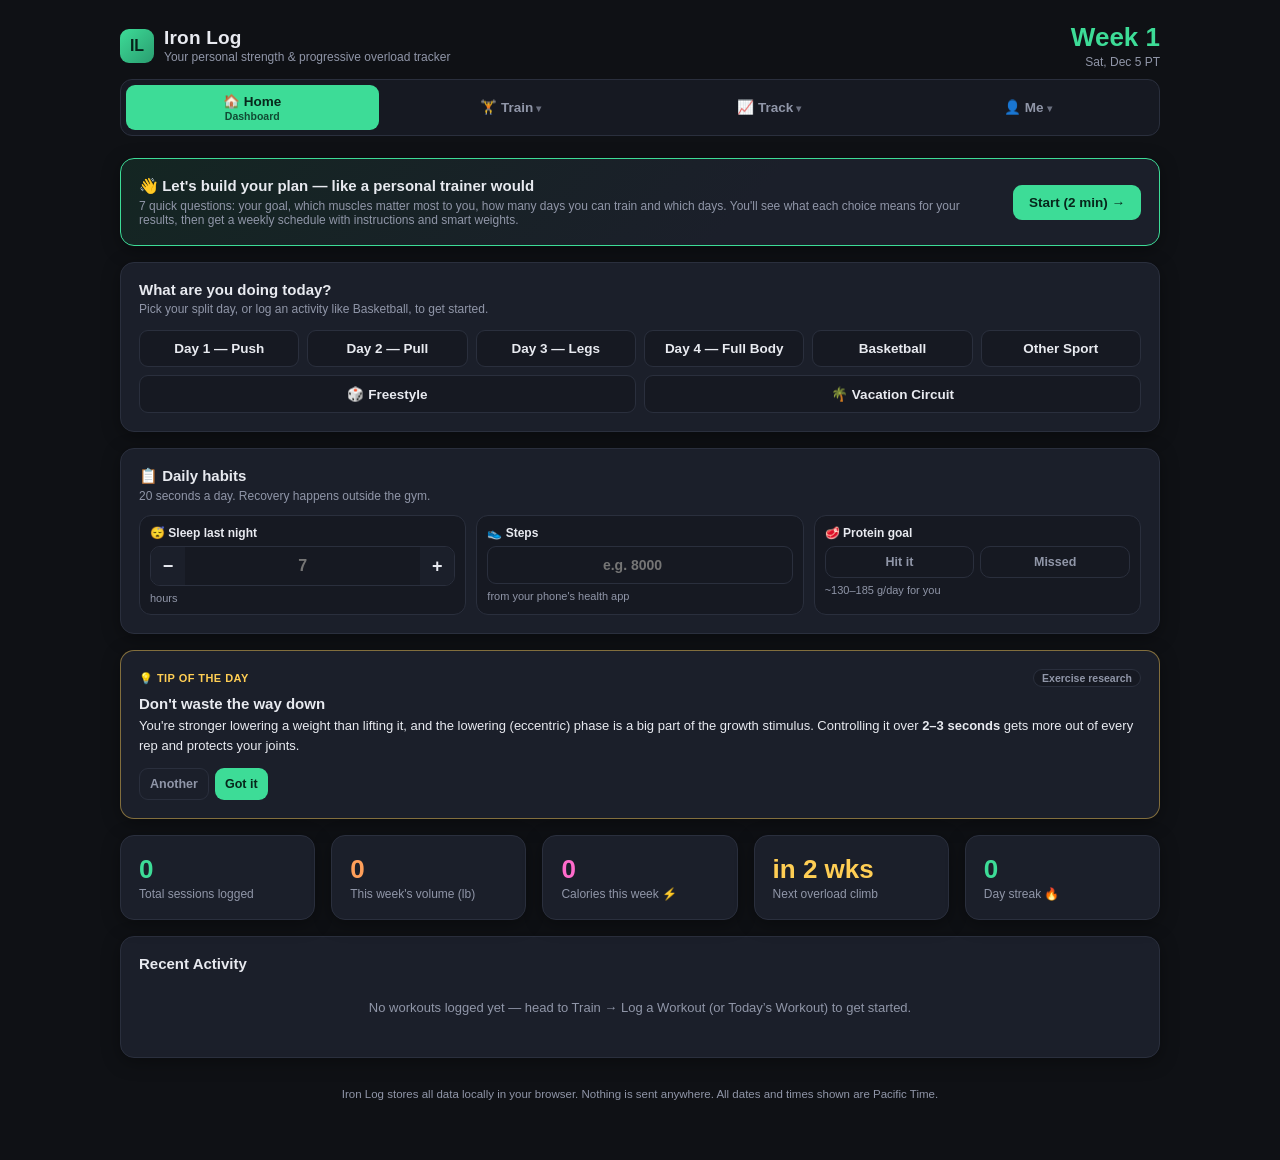
==== commit b3aa69d5: "Rest-day features: daily habits, guided mobility, tip of the day - Home: daily habits card (sleep ho" ====
--- a/index.html
+++ b/index.html
@@ -36,6 +36,7 @@
         <button class="nav-item" data-view="freestyle"><span class="ni-ic">🎲</span><span><strong>Freestyle</strong><small>Choose your own adventure</small></span></button>
         <button class="nav-item" data-view="vacation"><span class="ni-ic">🌴</span><span><strong>Vacation Circuit</strong><small>No-gym hotel workout + vacation mode</small></span></button>
         <button class="nav-item" data-view="log"><span class="ni-ic">✍️</span><span><strong>Log a Workout</strong><small>Quickly record any exercise</small></span></button>
+        <button class="nav-item" data-view="mobility"><span class="ni-ic">🧘</span><span><strong>Mobility</strong><small>Guided 6–10 min stretch routines</small></span></button>
         <button class="nav-item" data-view="warmup"><span class="ni-ic">🤸</span><span><strong>Warm Up</strong><small>10-minute guided routine</small></span></button>
         <button class="nav-item" data-view="sprints"><span class="ni-ic">🚴</span><span><strong>Sprints</strong><small>Bike interval (HIIT) timer</small></span></button>
       </div>
@@ -46,7 +47,8 @@
         <div class="nav-menu-h">Track</div>
         <button class="nav-item" data-view="calendar"><span class="ni-ic">📅</span><span><strong>Calendar</strong><small>Planned, done &amp; missed days</small></span></button>
         <button class="nav-item" data-view="history"><span class="ni-ic">🗂️</span><span><strong>History</strong><small>Every set you've logged</small></span></button>
-        <button class="nav-item" data-view="progress"><span class="ni-ic">📊</span><span><strong>Progress</strong><small>Charts &amp; weekly totals</small></span></button>
+        <button class="nav-item" data-view="progress"><span class="ni-ic">📊</span><span><strong>Progress</strong><small>Records, strength trend, monthly recap</small></span></button>
+        <button class="nav-item" data-view="body"><span class="ni-ic">⚖️</span><span><strong>Body</strong><small>Weigh-ins, measurements, photos</small></span></button>
       </div>
     </div>
     <div class="nav-group" data-group="me">
@@ -61,8 +63,11 @@
 
   <!-- DASHBOARD -->
   <section class="view active" id="view-dashboard">
+    <div id="recapBanner"></div>
     <div id="coachWeekCard" style="margin-bottom:16px;"></div>
     <div class="card" id="todayFocusCard" style="margin-bottom:16px;"></div>
+    <div id="habitsCard"></div>
+    <div id="tipDayCard"></div>
     <div class="grid cols-5" style="margin-bottom:16px;">
       <div class="card">
         <div class="stat"><div class="num accent" id="statTotalSessions">0</div><div class="lbl">Total sessions logged</div></div>
@@ -133,7 +138,7 @@
         <label>Notes (optional)</label>
         <textarea id="logNotes" rows="2" placeholder="How did it feel?"></textarea>
         <label class="check-row"><input type="checkbox" id="logSaveDefault"> Save these numbers as my new default for this exercise</label>
-        <button class="btn" style="width:100%;margin-top:16px;" onclick="saveWorkoutLog()">Save Workout</button>
+        <button class="btn" style="width:100%;margin-top:16px;" data-save-btn onclick="saveWorkoutLog()">Save Workout</button>
       </div>
     </div>
   </section>
@@ -179,16 +184,18 @@
   </section>
 
   <!-- PROGRESS -->
+  <!-- MOBILITY -->
+  <section class="view" id="view-mobility">
+    <div id="mobilityMain"></div>
+  </section>
+
+  <!-- BODY -->
+  <section class="view" id="view-body">
+    <div id="bodyMain"></div>
+  </section>
+
   <section class="view" id="view-progress">
-    <div class="card" style="margin-bottom:16px;">
-      <div class="flex-between">
-        <h2>Weekly Progress</h2>
-        <select id="progressExerciseSelect" style="width:auto;" onchange="renderProgress()"></select>
-      </div>
-      <div class="hint">Max weight logged each week vs. your progressive overload target. Overload climbs happen every other week.</div>
-      <div id="progressChart" style="margin-top:10px;"></div>
-    </div>
-
+    <div id="progressExtras"></div>
     <div class="card" style="margin-bottom:16px;">
       <h2>Weekly Volume (all exercises)</h2>
       <div class="hint">Total reps × weight logged per week — a good sense of overall workload.</div>
@@ -284,6 +291,7 @@
 
 <div class="toast" id="toast"></div>
 <div class="tip-pop" id="tipPop"></div>
+<div class="undo-toast" id="undoToast" role="status"></div>
 
 <script src="js/data.js"></script>
 <script src="js/state.js"></script>
@@ -295,6 +303,10 @@
 <script src="js/freestyle.js"></script>
 <script src="js/vacation.js"></script>
 <script src="js/muscledb.js"></script>
+<script src="js/workout-ux.js"></script>
+<script src="js/progress.js"></script>
+<script src="js/smartplan.js"></script>
+<script src="js/daily.js"></script>
 <script src="js/main.js"></script>
 </body>
 </html>
--- a/styles.css
+++ b/styles.css
@@ -512,3 +512,89 @@
   .mdb-src{font-size:10.5px;font-weight:700;border-radius:99px;padding:2px 7px;border:1px solid var(--border);color:var(--text-dim);}
   .mdb-src.src-edited{color:var(--warn);border-color:var(--warn);}
   .mdb-src.src-estimated{font-style:italic;}
+
+/* ---------- In-workout logging (js/workout-ux.js) ---------- */
+.set-head{display:grid;grid-template-columns:26px 1fr 1fr 46px 26px;gap:8px;font-size:10.5px;font-weight:800;text-transform:uppercase;letter-spacing:.04em;color:var(--text-dim);padding:0 2px 4px;}
+.set-head span:last-child{grid-column:4;text-align:center;}
+.set-head.single{grid-template-columns:26px 1fr 46px 26px;}
+.set-head.single span:last-child{grid-column:3;}
+.set-row.v2{display:grid;grid-template-columns:26px 1fr 1fr 46px 26px;gap:8px;align-items:center;margin-bottom:8px;padding:6px 4px;border-radius:12px;border:1px solid transparent;transition:background .15s,border-color .15s;}
+.set-row.v2.single{grid-template-columns:26px 1fr 46px 26px;}
+.set-row.v2 .idx{width:auto;text-align:center;font-size:13px;}
+.set-row.v2.done{background:rgba(61,220,151,.10);border-color:var(--accent-dim);}
+.stepper{display:flex;align-items:stretch;border:1px solid var(--border);border-radius:10px;overflow:hidden;background:var(--bg-alt);min-width:0;}
+.stepper input{border:none !important;border-radius:0 !important;text-align:center;padding:10px 2px !important;font-size:16px !important;font-weight:700;min-width:0;width:100%;background:transparent !important;-moz-appearance:textfield;}
+.stepper input::-webkit-outer-spin-button,.stepper input::-webkit-inner-spin-button{-webkit-appearance:none;margin:0;}
+.st-btn{flex:0 0 34px;border:none;background:var(--card);color:var(--text);font-size:18px;font-weight:800;cursor:pointer;touch-action:manipulation;}
+.st-btn:active{background:var(--card-hover);}
+.set-check{width:46px;height:42px;border-radius:12px;border:2px solid var(--border);background:var(--bg-alt);color:var(--text-dim);font-size:20px;font-weight:900;cursor:pointer;touch-action:manipulation;}
+.set-row.done .set-check{background:var(--accent);border-color:var(--accent);color:#07271b;}
+.set-del{padding:4px !important;}
+.btn.pulse{animation:pulseBtn 1.2s ease-in-out 3;}
+@keyframes pulseBtn{0%,100%{box-shadow:0 0 0 0 rgba(61,220,151,.0);}50%{box-shadow:0 0 0 8px rgba(61,220,151,.25);}}
+.last-time{font-size:13px;background:var(--bg-alt);border:1px dashed var(--border);border-radius:10px;padding:8px 12px;margin:10px 0;}
+.last-time span{color:var(--text-dim);}
+.last-time.first{color:var(--text-dim);}
+.undo-toast{position:fixed;bottom:22px;left:50%;transform:translateX(-50%) translateY(10px);z-index:55;display:flex;align-items:center;gap:12px;
+  background:var(--card);border:1px solid var(--border);color:var(--text);padding:8px 8px 8px 16px;border-radius:12px;font-size:13px;box-shadow:var(--shadow);
+  opacity:0;pointer-events:none;transition:opacity .2s,transform .2s;max-width:calc(100vw - 24px);}
+.undo-toast.show{opacity:1;pointer-events:auto;transform:translateX(-50%) translateY(0);}
+.undo-toast .btn{padding:7px 14px;}
+@media (max-width:420px){ .set-row.v2,.set-head{gap:5px;grid-template-columns:20px 1fr 1fr 42px 22px;} .st-btn{flex-basis:28px;} .set-check{width:42px;} }
+
+/* ---------- Progress, records, body (js/progress.js) ---------- */
+.chart-legend{display:flex;gap:14px;font-size:12px;color:var(--text-dim);margin-top:6px;flex-wrap:wrap;}
+.chart-legend i{display:inline-block;width:10px;height:10px;border-radius:3px;margin-right:5px;vertical-align:middle;}
+.trend-stats{display:grid;grid-template-columns:repeat(3,1fr);gap:8px;margin:10px 0;}
+.trend-stats > div,.recap-tile{background:var(--bg-alt);border:1px solid var(--border);border-radius:10px;padding:10px;text-align:center;}
+.trend-stats strong,.recap-tile strong{display:block;font-size:20px;font-weight:900;}
+.trend-stats span,.recap-tile span{font-size:11px;color:var(--text-dim);font-weight:600;}
+.pr-row{display:flex;align-items:center;gap:10px;padding:10px 4px;border-bottom:1px solid var(--border);cursor:pointer;}
+.pr-row:hover{background:var(--card-hover);}
+.pr-main{flex:1;min-width:0;}
+.pr-name{font-weight:700;font-size:13.5px;}
+.pr-best{text-align:right;font-weight:800;font-size:13px;white-space:nowrap;}
+.pr-e1rm{display:block;font-size:11px;color:var(--text-dim);font-weight:600;}
+.pr-new{font-size:10.5px;font-weight:800;color:var(--warn);background:rgba(255,206,84,.14);border-radius:99px;padding:2px 7px;margin-left:4px;}
+.recap-card{border-color:var(--warn);}
+.recap-grid{display:grid;grid-template-columns:repeat(3,1fr);gap:8px;margin-top:12px;}
+.recap-highlights{margin-top:12px;display:grid;gap:6px;font-size:13px;}
+.recap-banner{border-color:var(--warn);background:linear-gradient(135deg,rgba(255,206,84,.10),var(--card) 60%);}
+.body-form{display:grid;grid-template-columns:repeat(auto-fill,minmax(140px,1fr));gap:4px 10px;margin-top:8px;}
+.photo-grid{display:grid;grid-template-columns:repeat(auto-fill,minmax(110px,1fr));gap:8px;margin-top:12px;}
+.photo-tile{border:2px solid transparent;border-radius:10px;overflow:hidden;background:var(--bg-alt);}
+.photo-tile.sel{border-color:var(--accent);}
+.photo-tile img{width:100%;aspect-ratio:3/4;object-fit:cover;display:block;cursor:pointer;}
+.photo-meta{display:flex;justify-content:space-between;align-items:center;font-size:11.5px;padding:2px 6px;color:var(--text-dim);}
+.photo-compare{display:grid;grid-template-columns:1fr 1fr;gap:8px;margin-top:12px;}
+.photo-compare figure{margin:0;}
+.photo-compare img{width:100%;border-radius:10px;display:block;}
+.photo-compare figcaption{text-align:center;font-size:12px;font-weight:700;margin-top:4px;}
+@media (max-width:480px){ .recap-grid{grid-template-columns:repeat(2,1fr);} }
+
+/* ---------- Smarter plan (js/smartplan.js) ---------- */
+.coach-why.deload{border-left-color:var(--core);background:rgba(110,231,240,.07);}
+.smart-grid{display:grid;grid-template-columns:repeat(auto-fit,minmax(240px,1fr));gap:10px;margin-top:12px;}
+.smart-cell{background:var(--bg-alt);border:1px solid var(--border);border-radius:12px;padding:12px;}
+.smart-h{font-size:11px;font-weight:800;text-transform:uppercase;letter-spacing:.05em;color:var(--text-dim);}
+.stall-item{background:var(--bg-alt);border:1px solid var(--border);border-left:3px solid var(--warn);border-radius:10px;padding:10px 12px;margin-top:8px;font-size:13px;}
+.stall-actions{display:flex;gap:6px;flex-wrap:wrap;margin-top:8px;}
+.stall-actions .btn{padding:7px 10px;font-size:12px;flex:1 1 auto;}
+.stall-inline{border-color:var(--warn);}
+.stall-inline .stall-item{border:none;padding:0;margin:4px 0 0;background:transparent;}
+.refresh-banner{border-color:var(--accent);background:linear-gradient(135deg,rgba(61,220,151,.10),var(--card) 60%);}
+
+/* ---------- Daily habits, mobility, tip of the day (js/daily.js) ---------- */
+.habit-grid{display:grid;grid-template-columns:repeat(3,1fr);gap:10px;margin-top:12px;}
+.habit{background:var(--bg-alt);border:1px solid var(--border);border-radius:12px;padding:10px;display:flex;flex-direction:column;gap:6px;min-width:0;}
+.habit-h{font-size:12px;font-weight:800;}
+.habit-sub{font-size:11px;color:var(--text-dim);}
+.habit .seg-btn{padding:8px 4px;min-width:0;}
+.habit input{text-align:center;font-weight:700;}
+.vac-ex.suggested{border-color:var(--core);}
+.mob-list{margin:8px 0 0;padding-left:20px;font-size:12.5px;}
+.mob-list li{margin-bottom:2px;}
+.mob-list span{color:var(--text-dim);font-size:11.5px;}
+.tip-day{border-color:rgba(255,206,84,.45);}
+.tip-day .tip-actions .btn{flex:0 1 auto;}
+@media (max-width:560px){ .habit-grid{grid-template-columns:1fr 1fr;} .habit:last-child{grid-column:1/-1;} }
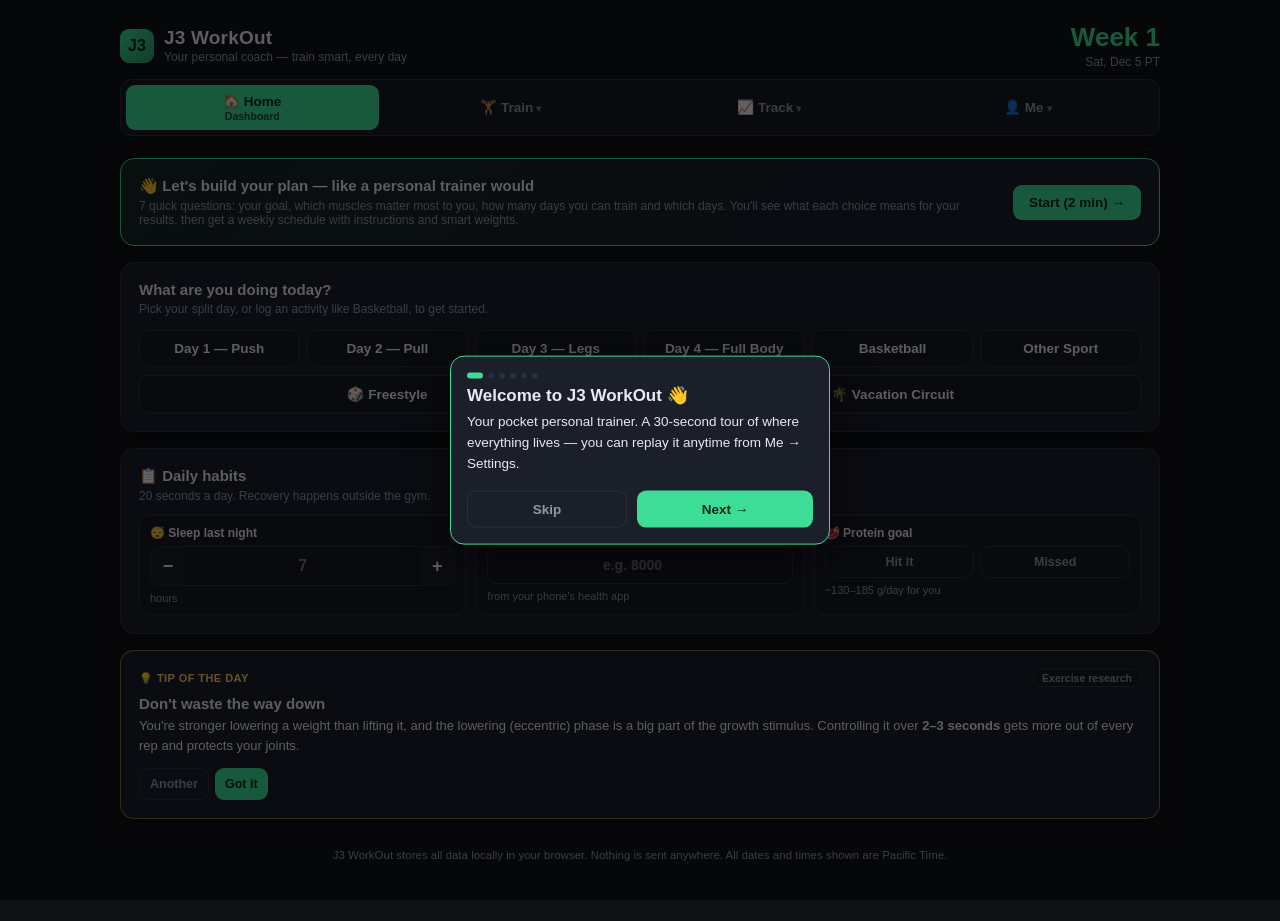
==== commit defebd56: "Polish: simpler Home, light mode + text size, first-run tour, J3 name - Home is now just: banners (p" ====
--- a/index.html
+++ b/index.html
@@ -3,7 +3,8 @@
 <head>
 <meta charset="UTF-8">
 <meta name="viewport" content="width=device-width, initial-scale=1.0">
-<title>Iron Log — Workout Tracker</title>
+<title>J3 WorkOut</title>
+<meta name="theme-color" content="#0f1115">
 <link rel="stylesheet" href="styles.css">
 </head>
 <body>
@@ -11,10 +12,10 @@
 
   <header class="top">
     <div class="brand">
-      <div class="logo">IL</div>
+      <div class="logo">J3</div>
       <div>
-        <h1>Iron Log</h1>
-        <div class="subtitle">Your personal strength &amp; progressive overload tracker</div>
+        <h1>J3 WorkOut</h1>
+        <div class="subtitle">Your personal coach — train smart, every day</div>
       </div>
     </div>
     <div class="stat" style="text-align:right">
@@ -68,28 +69,6 @@
     <div class="card" id="todayFocusCard" style="margin-bottom:16px;"></div>
     <div id="habitsCard"></div>
     <div id="tipDayCard"></div>
-    <div class="grid cols-5" style="margin-bottom:16px;">
-      <div class="card">
-        <div class="stat"><div class="num accent" id="statTotalSessions">0</div><div class="lbl">Total sessions logged</div></div>
-      </div>
-      <div class="card">
-        <div class="stat"><div class="num accent2" id="statWeekVolume">0</div><div class="lbl">This week's volume (lb)</div></div>
-      </div>
-      <div class="card">
-        <div class="stat"><div class="num" id="statWeekCalories" style="color:var(--activity)">0</div><div class="lbl">Calories this week ⚡</div></div>
-      </div>
-      <div class="card">
-        <div class="stat"><div class="num warn" id="statNextClimb">—</div><div class="lbl">Next overload climb</div></div>
-      </div>
-      <div class="card">
-        <div class="stat"><div class="num accent" id="statStreak">0</div><div class="lbl">Day streak 🔥</div></div>
-      </div>
-    </div>
-
-    <div class="card">
-      <h2>Recent Activity</h2>
-      <div id="recentActivity"><div class="empty">No workouts logged yet — head to Train → Log a Workout (or Today’s Workout) to get started.</div></div>
-    </div>
   </section>
 
   <!-- COACH (questionnaire + your program) -->
@@ -195,6 +174,31 @@
   </section>
 
   <section class="view" id="view-progress">
+    <h2 class="page-h">At a glance</h2>
+    <div class="grid cols-5" style="margin-bottom:16px;">
+      <div class="card">
+        <div class="stat"><div class="num accent" id="statTotalSessions">0</div><div class="lbl">Total sessions logged</div></div>
+      </div>
+      <div class="card">
+        <div class="stat"><div class="num accent2" id="statWeekVolume">0</div><div class="lbl">This week's volume (lb)</div></div>
+      </div>
+      <div class="card">
+        <div class="stat"><div class="num" id="statWeekCalories" style="color:var(--activity)">0</div><div class="lbl">Calories this week ⚡</div></div>
+      </div>
+      <div class="card">
+        <div class="stat"><div class="num warn" id="statNextClimb">—</div><div class="lbl">Next overload climb</div></div>
+      </div>
+      <div class="card">
+        <div class="stat"><div class="num accent" id="statStreak">0</div><div class="lbl">Day streak 🔥</div></div>
+      </div>
+    </div>
+
+    <div class="card">
+      <h2>Recent activity</h2>
+      <div id="recentActivity"><div class="empty">No workouts logged yet — head to Train → Log a Workout (or Today’s Workout) to get started.</div></div>
+    </div>
+
+    <div style="height:16px"></div>
     <div id="progressExtras"></div>
     <div class="card" style="margin-bottom:16px;">
       <h2>Weekly Volume (all exercises)</h2>
@@ -213,6 +217,11 @@
 
   <!-- SETTINGS -->
   <section class="view" id="view-settings">
+    <div class="card" style="margin-bottom:16px;">
+      <h2>Appearance</h2>
+      <div id="appearanceBox"></div>
+    </div>
+
     <div class="card" style="margin-bottom:16px;">
       <h2>Your Profile</h2>
       <div class="hint">Used to set your starting baseline weights, and to estimate calories burned per workout.</div>
@@ -286,12 +295,13 @@
     </div>
   </section>
 
-  <div class="footer-note">Iron Log stores all data locally in your browser. Nothing is sent anywhere. All dates and times shown are Pacific Time.</div>
+  <div class="footer-note">J3 WorkOut stores all data locally in your browser. Nothing is sent anywhere. All dates and times shown are Pacific Time.</div>
 </div>
 
 <div class="toast" id="toast"></div>
 <div class="tip-pop" id="tipPop"></div>
 <div class="undo-toast" id="undoToast" role="status"></div>
+<div id="tourLayer"></div>
 
 <script src="js/data.js"></script>
 <script src="js/state.js"></script>
@@ -307,6 +317,7 @@
 <script src="js/progress.js"></script>
 <script src="js/smartplan.js"></script>
 <script src="js/daily.js"></script>
+<script src="js/polish.js"></script>
 <script src="js/main.js"></script>
 </body>
 </html>
--- a/styles.css
+++ b/styles.css
@@ -598,3 +598,40 @@
 .tip-day{border-color:rgba(255,206,84,.45);}
 .tip-day .tip-actions .btn{flex:0 1 auto;}
 @media (max-width:560px){ .habit-grid{grid-template-columns:1fr 1fr;} .habit:last-child{grid-column:1/-1;} }
+
+/* ---------- Light theme (js/polish.js sets <html data-theme>) ---------- */
+html[data-theme="light"]{
+  --bg:#f4f5f8; --bg-alt:#eceef3; --card:#ffffff; --card-hover:#f2f4f8; --border:#d8dce5;
+  --text:#151821; --text-dim:#5b6274;
+  --accent:#0d8552; --accent-dim:#0a6e44; --accent2:#d9701f; --danger:#d4374a; --warn:#a87800;
+  --blue:#2a76cf; --purple:#7d4bcc; --activity:#c8338f; --legiso:#4f8f20; --glute:#cf3f58; --tricep:#9a7414; --core:#11899a;
+  --shadow:0 2px 10px rgba(20,30,50,.08);
+  color-scheme:light;
+}
+html[data-theme="dark"]{ color-scheme:dark; }
+html[data-theme="light"] .nav-top.active,
+html[data-theme="light"] button.btn:not(.secondary):not(.ghost):not(.danger),
+html[data-theme="light"] .wd-toggle.active,
+html[data-theme="light"] .set-row.done .set-check,
+html[data-theme="light"] .mtag.r-P,
+html[data-theme="light"] .mdb-chip.r-P{ color:#ffffff; }
+html[data-theme="light"] .logo{ color:#ffffff; }
+html[data-theme="light"] .card{ box-shadow:var(--shadow); }
+html[data-theme="light"] .toast{ background:var(--card); }
+
+/* ---------- Tour ---------- */
+body.touring{ overflow:hidden; }
+.tour-dim,.tour-spot{position:fixed;z-index:90;pointer-events:none;}
+.tour-dim{inset:0;background:rgba(0,0,0,.6);}
+.tour-spot{border-radius:12px;box-shadow:0 0 0 9999px rgba(0,0,0,.6);outline:2px solid var(--accent);transition:all .25s ease;}
+.tour-card{position:fixed;z-index:91;width:min(380px,calc(100vw - 24px));background:var(--card);border:1px solid var(--accent);border-radius:14px;padding:16px;box-shadow:0 12px 40px rgba(0,0,0,.5);}
+.tour-card h2{margin:6px 0;font-size:17px;}
+.tour-body{font-size:13.5px;line-height:1.55;color:var(--text);}
+.tour-dots{display:flex;gap:5px;}
+.tour-dots span{width:6px;height:6px;border-radius:50%;background:var(--border);}
+.tour-dots span.on{background:var(--accent);width:16px;border-radius:3px;}
+
+/* ---------- Accessibility & misc ---------- */
+:focus-visible{outline:2px solid var(--accent);outline-offset:2px;}
+.page-h{font-size:13px;text-transform:uppercase;letter-spacing:.06em;color:var(--text-dim);margin:0 0 10px;}
+@media (prefers-reduced-motion: reduce){ *{animation:none !important;transition:none !important;} }
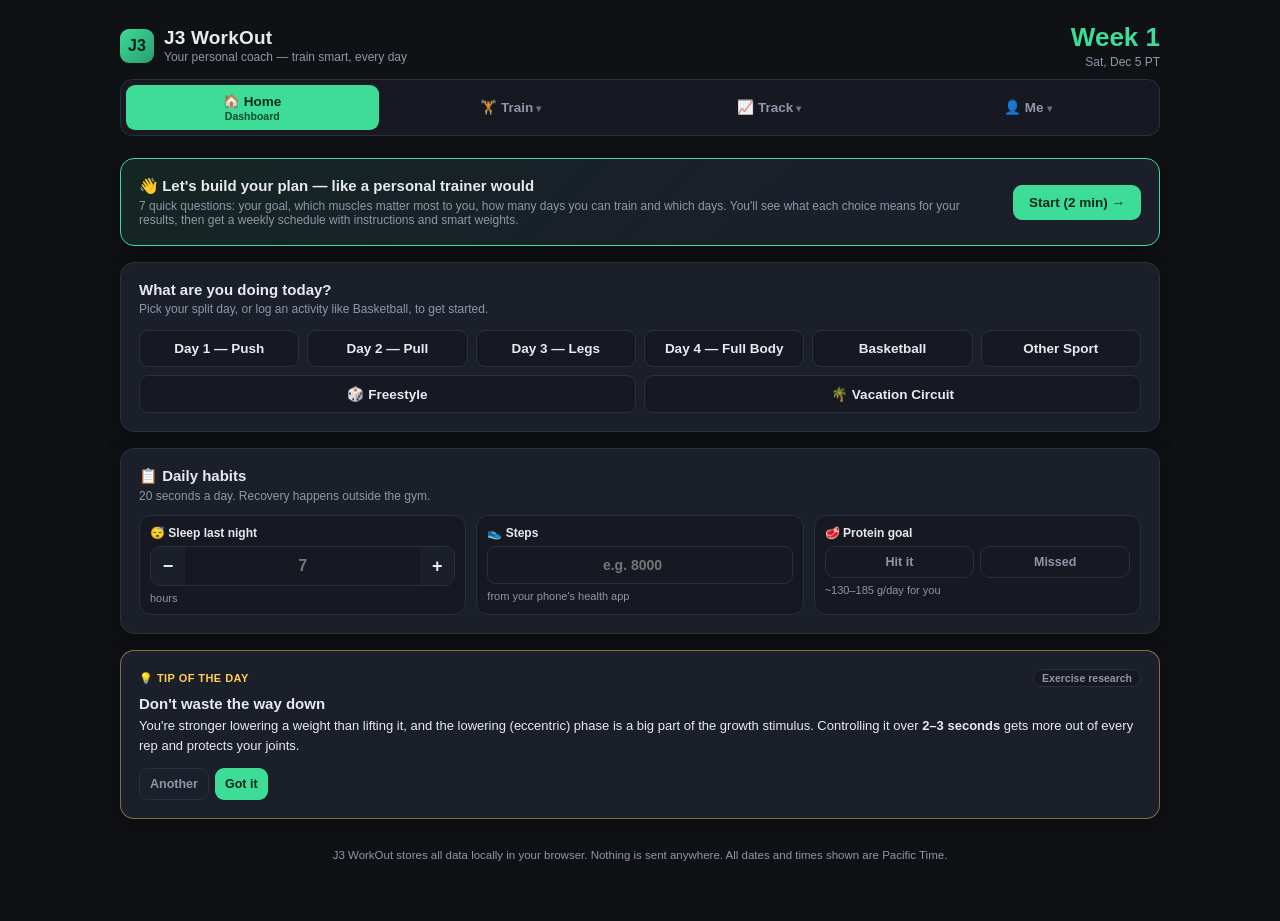
==== commit dc1aa601: "Split Trainer, resistance bands, Start-a-Workout hub (root files)" ====
--- a/index.html
+++ b/index.html
@@ -2,9 +2,17 @@
 <html lang="en">
 <head>
 <meta charset="UTF-8">
-<meta name="viewport" content="width=device-width, initial-scale=1.0">
+<meta name="viewport" content="width=device-width, initial-scale=1.0, viewport-fit=cover">
 <title>J3 WorkOut</title>
 <meta name="theme-color" content="#0f1115">
+<meta name="description" content="Your personal workout coach — plans, smart weights, check-ins and progress tracking.">
+<link rel="manifest" href="manifest.webmanifest">
+<link rel="icon" type="image/png" sizes="32x32" href="icons/favicon-32.png">
+<link rel="apple-touch-icon" href="icons/apple-touch-icon.png">
+<meta name="apple-mobile-web-app-capable" content="yes">
+<meta name="mobile-web-app-capable" content="yes">
+<meta name="apple-mobile-web-app-title" content="J3 WorkOut">
+<meta name="apple-mobile-web-app-status-bar-style" content="black-translucent">
 <link rel="stylesheet" href="styles.css">
 </head>
 <body>
@@ -33,12 +41,11 @@
       <button class="nav-top" onclick="toggleNavGroup('train')" aria-haspopup="true"><span>🏋️ Train<span class="nav-caret">▾</span></span><span class="nav-sub-lbl"></span></button>
       <div class="nav-menu" role="menu">
         <div class="nav-menu-h">Train</div>
-        <button class="nav-item" data-view="plan"><span class="ni-ic">📋</span><span><strong>Today's Workout</strong><small>Your plan, guided step by step</small></span></button>
-        <button class="nav-item" data-view="freestyle"><span class="ni-ic">🎲</span><span><strong>Freestyle</strong><small>Choose your own adventure</small></span></button>
-        <button class="nav-item" data-view="vacation"><span class="ni-ic">🌴</span><span><strong>Vacation Circuit</strong><small>No-gym hotel workout + vacation mode</small></span></button>
+        <button class="nav-item" data-view="start"><span class="ni-ic">▶️</span><span><strong>Start a Workout</strong><small>Follow my plan, build a split day, or freestyle</small></span></button>
+        <button class="nav-item" data-view="bands"><span class="ni-ic">🟠</span><span><strong>Resistance Bands</strong><small>Band moves with demos — travel gym</small></span></button>
+        <button class="nav-item" data-view="vacation"><span class="ni-ic">🌴</span><span><strong>Vacation Circuit</strong><small>Bodyweight or band circuit + vacation mode</small></span></button>
         <button class="nav-item" data-view="log"><span class="ni-ic">✍️</span><span><strong>Log a Workout</strong><small>Quickly record any exercise</small></span></button>
-        <button class="nav-item" data-view="mobility"><span class="ni-ic">🧘</span><span><strong>Mobility</strong><small>Guided 6–10 min stretch routines</small></span></button>
-        <button class="nav-item" data-view="warmup"><span class="ni-ic">🤸</span><span><strong>Warm Up</strong><small>10-minute guided routine</small></span></button>
+        <button class="nav-item" data-view="mobility"><span class="ni-ic">🧘</span><span><strong>Mobility</strong><small>Pre-workout warm-up + stretch routines</small></span></button>
         <button class="nav-item" data-view="sprints"><span class="ni-ic">🚴</span><span><strong>Sprints</strong><small>Bike interval (HIIT) timer</small></span></button>
       </div>
     </div>
@@ -57,6 +64,7 @@
       <div class="nav-menu" role="menu">
         <div class="nav-menu-h">Me</div>
         <button class="nav-item" data-view="coach"><span class="ni-ic">🧠</span><span><strong>My Plan &amp; Coach</strong><small>Your plan, weights &amp; tips learned</small></span></button>
+        <button class="nav-item" data-view="split"><span class="ni-ic">🧩</span><span><strong>Split Trainer</strong><small>Build today's PPL / Upper-Lower-Cardio day</small></span></button>
         <button class="nav-item" data-view="settings"><span class="ni-ic">⚙️</span><span><strong>Settings</strong><small>Profile, exercises, workout days, backup</small></span></button>
       </div>
     </div>
@@ -64,6 +72,7 @@
 
   <!-- DASHBOARD -->
   <section class="view active" id="view-dashboard">
+    <div id="installBanner"></div>
     <div id="recapBanner"></div>
     <div id="coachWeekCard" style="margin-bottom:16px;"></div>
     <div class="card" id="todayFocusCard" style="margin-bottom:16px;"></div>
@@ -76,9 +85,24 @@
     <div id="coachMain"></div>
   </section>
 
+  <!-- START A WORKOUT (one front door: plan / split day / freestyle) -->
+  <section class="view" id="view-start">
+    <div id="startMain"></div>
+  </section>
+
+  <!-- SPLIT TRAINER (week type → day → pick muscle & move for each exercise) -->
+  <section class="view" id="view-split">
+    <div id="splitMain"></div>
+  </section>
+
   <!-- FREESTYLE (choose-your-own-adventure) -->
   <section class="view" id="view-freestyle">
     <div id="freestyleMain"></div>
+  </section>
+
+  <!-- RESISTANCE BANDS (library with demos + band circuit) -->
+  <section class="view" id="view-bands">
+    <div id="bandsMain"></div>
   </section>
 
   <!-- VACATION (no-gym circuit) -->
@@ -100,7 +124,8 @@
           <h2>1. Pick an exercise</h2>
           <select id="logExerciseFilter" style="width:auto;" onchange="renderExerciseList()"><option value="">All categories</option></select>
         </div>
-        <div class="hint">Grouped by category — tap one to log it. Want a new one, a different icon, or your own custom move? Manage the full library in Settings.</div>
+        <input type="search" id="logSearch" placeholder="🔍 Search exercises (e.g. curl, band, squat)" oninput="renderExerciseList()" autocomplete="off" style="margin-bottom:10px;">
+        <div class="hint">Your recent exercises are at the top. Tap one to log it.</div>
         <div id="exerciseList"></div>
         <button class="btn secondary" style="width:100%;margin-top:10px;" onclick="switchView('settings')">+ Add / Edit Exercises in Settings →</button>
       </div>
@@ -122,10 +147,6 @@
     </div>
   </section>
 
-  <!-- WARM UP (continuous 10-minute guided routine) -->
-  <section class="view" id="view-warmup">
-    <div id="warmupMain"></div>
-  </section>
 
   <!-- SPRINTS (HIIT bike intervals) -->
   <section class="view" id="view-sprints">
@@ -186,7 +207,7 @@
         <div class="stat"><div class="num" id="statWeekCalories" style="color:var(--activity)">0</div><div class="lbl">Calories this week ⚡</div></div>
       </div>
       <div class="card">
-        <div class="stat"><div class="num warn" id="statNextClimb">—</div><div class="lbl">Next overload climb</div></div>
+        <div class="stat"><div class="num warn" id="statReadiness">—</div><div class="lbl">Readiness today</div></div>
       </div>
       <div class="card">
         <div class="stat"><div class="num accent" id="statStreak">0</div><div class="lbl">Day streak 🔥</div></div>
@@ -206,17 +227,15 @@
       <div id="volumeChart" class="bar-chart" style="margin-top:14px;"></div>
     </div>
 
-    <div class="card">
-      <h2>Weekly Breakdown</h2>
-      <table id="weeklyTable">
-        <thead><tr><th>Week</th><th>Sessions</th><th>Exercises</th><th>Total Volume</th><th>Calories</th><th>Top Set</th></tr></thead>
-        <tbody></tbody>
-      </table>
-    </div>
   </section>
 
   <!-- SETTINGS -->
   <section class="view" id="view-settings">
+    <div class="card" style="margin-bottom:16px;">
+      <h2>📲 Install as an app</h2>
+      <div id="installBox"></div>
+    </div>
+
     <div class="card" style="margin-bottom:16px;">
       <h2>Appearance</h2>
       <div id="appearanceBox"></div>
@@ -258,17 +277,23 @@
         <button class="btn secondary" style="flex:0 0 auto;" onclick="toggleExerciseBuilder()" id="builderToggleBtn">+ Add Exercise</button>
       </div>
       <div id="exerciseBuilder" style="display:none;margin-top:14px;"></div>
-      <div class="row" style="margin-top:16px;">
-        <select id="settingsCategoryFilter" onchange="renderSettingsExerciseList()"><option value="">All categories</option></select>
-        <select id="settingsEquipmentFilter" onchange="renderSettingsExerciseList()"><option value="">All equipment</option></select>
-      </div>
-      <div id="settingsExerciseList" style="margin-top:14px;"></div>
+      <details class="settings-fold">
+        <summary>Browse &amp; edit all exercises</summary>
+        <div class="row" style="margin-top:12px;">
+          <select id="settingsCategoryFilter" onchange="renderSettingsExerciseList()"><option value="">All categories</option></select>
+          <select id="settingsEquipmentFilter" onchange="renderSettingsExerciseList()"><option value="">All equipment</option></select>
+        </div>
+        <div id="settingsExerciseList" style="margin-top:14px;"></div>
+      </details>
     </div>
 
     <div class="card" style="margin-bottom:16px;">
       <h2>Muscle Database</h2>
       <div class="hint">The backend sheet behind every suggestion: which muscles each exercise works. <strong>Primary</strong> = main mover (100%), <strong>Secondary</strong> = assists (50%), <strong>Tertiary</strong> = stabilizes (25%). When you mark something sore, exercises that use it as primary or secondary are avoided; marked "rest/injured", anything that touches it is avoided. Tap ✎ to edit a row (great for exercises you add yourself) or export the sheet to Excel / Google Sheets.</div>
-      <div id="muscleDbBox"></div>
+      <details class="settings-fold">
+        <summary>Open the muscle sheet</summary>
+        <div id="muscleDbBox" style="margin-top:12px;"></div>
+      </details>
     </div>
 
     <div class="card" style="margin-bottom:16px;">
@@ -284,9 +309,10 @@
 
     <div class="card">
       <h2>Data</h2>
-      <div class="hint">Your data lives only in this browser's storage — refreshing is safe, but clearing site data, using a different browser, or a new device will not have it. Export a backup regularly.</div>
+      <div class="hint">Your data lives only in this browser's storage — refreshing is safe, but clearing site data, using a different browser, or a new device will not have it. On your phone, <strong>Save to Drive / Files</strong> opens the share sheet so you can drop a backup into Google Drive or iCloud; Home reminds you if it's been more than a week. To restore, use Import on any device.</div>
       <div class="row">
-        <button class="btn secondary" onclick="exportData()">⬇ Export JSON</button>
+        <button class="btn" id="shareBackupBtn" onclick="shareBackup()">☁️ Save to Drive / Files</button>
+        <button class="btn secondary" onclick="exportData()">⬇ Download backup</button>
         <button class="btn secondary" onclick="document.getElementById('importFile').click()">⬆ Import JSON</button>
         <button class="btn danger" onclick="resetAllData()">Reset All Data</button>
       </div>
@@ -313,11 +339,14 @@
 <script src="js/freestyle.js"></script>
 <script src="js/vacation.js"></script>
 <script src="js/muscledb.js"></script>
+<script src="js/bands.js"></script>
+<script src="js/splitbuilder.js"></script>
 <script src="js/workout-ux.js"></script>
 <script src="js/progress.js"></script>
 <script src="js/smartplan.js"></script>
 <script src="js/daily.js"></script>
 <script src="js/polish.js"></script>
+<script src="js/pwa.js"></script>
 <script src="js/main.js"></script>
 </body>
 </html>
--- a/styles.css
+++ b/styles.css
@@ -115,7 +115,7 @@
 
   label{display:block;font-size:12px;color:var(--text-dim);margin-bottom:5px;margin-top:12px;font-weight:600;}
   label:first-child{margin-top:0;}
-  input[type=text],input[type=number],input[type=date],select,textarea{
+  input[type=text],input[type=search],input[type=number],input[type=date],select,textarea{
     width:100%;background:var(--bg-alt);border:1px solid var(--border);color:var(--text);
     border-radius:9px;padding:10px 11px;font-size:14px;outline:none;font-family:inherit;
   }
@@ -635,3 +635,57 @@
 :focus-visible{outline:2px solid var(--accent);outline-offset:2px;}
 .page-h{font-size:13px;text-transform:uppercase;letter-spacing:.06em;color:var(--text-dim);margin:0 0 10px;}
 @media (prefers-reduced-motion: reduce){ *{animation:none !important;transition:none !important;} }
+
+/* ---------- Installed app (js/pwa.js) ---------- */
+/* Keep content clear of the notch / status bar when opened from the home screen. */
+body{ padding-top:env(safe-area-inset-top); padding-bottom:env(safe-area-inset-bottom); }
+@media (display-mode: standalone){ header.top{ padding-top:14px; } }
+.install-banner{border-color:var(--accent);background:linear-gradient(135deg,rgba(61,220,151,.10),var(--card) 60%);}
+.install-steps{margin:8px 0 0;padding-left:20px;font-size:13px;line-height:1.7;}
+.kbd{display:inline-block;border:1px solid var(--border);border-radius:5px;padding:0 5px;font-size:12px;}
+
+/* ---------- Split Trainer ---------- */
+.sb-check{display:inline-flex;align-items:center;gap:4px;background:var(--card);border:1px dashed var(--border);border-radius:99px;padding:4px 10px;font-size:12px;font-weight:700;color:var(--text-dim);}
+.sb-check.done{border-style:solid;border-color:var(--accent);color:var(--accent);background:rgba(61,220,151,.1);}
+.sb-check.done.extra{border-color:var(--accent2);color:var(--accent2);background:transparent;}
+.sb-check.skipped{opacity:.55;text-decoration:line-through;}
+.opt-tag.owed{border-color:var(--warn);color:var(--warn);}
+.opt-tag.done{border-color:var(--accent);color:var(--accent);}
+.path-card.disabled{opacity:.45;cursor:not-allowed;}
+.path-card.disabled:hover{transform:none;}
+.sb-hist-row{padding:8px 0;border-bottom:1px solid var(--border);font-size:13px;}
+.sb-hist-row:last-child{border-bottom:none;}
+
+/* ---------- Resistance bands ---------- */
+.band-start{display:grid;grid-template-columns:repeat(auto-fit,minmax(230px,1fr));gap:10px;margin-top:12px;}
+.band-grid{display:grid;grid-template-columns:repeat(auto-fit,minmax(300px,1fr));gap:12px;margin-top:8px;}
+.band-card{background:var(--card);border:1px solid var(--border);border-radius:14px;padding:12px;}
+.band-card.open{border-color:var(--accent);}
+.band-card-top{display:flex;gap:12px;align-items:center;cursor:pointer;}
+.band-demo{flex:0 0 auto;width:92px;height:92px;color:var(--text);background:var(--bg-alt);border-radius:12px;padding:4px;}
+.band-demo svg{width:100%;height:100%;display:block;overflow:visible;}
+.band-demo.big{width:170px;height:170px;}
+.band-caret{color:var(--text-dim);font-size:14px;}
+.band-card-body{margin-top:12px;border-top:1px solid var(--border);padding-top:12px;}
+.band-cues{margin:6px 0 0 18px;padding:0;font-size:13px;line-height:1.55;}
+.map-chip.prim{border-color:var(--accent);color:var(--accent);}
+.video-link{display:inline-flex;align-items:center;gap:6px;text-decoration:none;}
+.mp-figure svg{overflow:visible;}
+.settings-fold{margin-top:14px;}
+.settings-fold > summary{cursor:pointer;font-weight:700;font-size:13.5px;color:var(--accent);padding:8px 0;list-style:none;}
+.settings-fold > summary::before{content:'▸ ';}
+.settings-fold[open] > summary::before{content:'▾ ';}
+@media (max-width:420px){ .band-grid{grid-template-columns:1fr;} .band-demo.big{width:140px;height:140px;} }
+a.btn.video-link{border-radius:10px;padding:10px 14px;font-weight:700;font-size:13px;background:var(--bg-alt);color:var(--text);border:1px solid var(--border);justify-content:center;}
+a.btn.video-link:hover{border-color:var(--accent);color:var(--accent);}
+.band-card .hint{font-size:12.5px;color:var(--text-dim);}
+#view-bands > div > .hint{font-size:12.5px;color:var(--text-dim);}
+
+/* band level picker */
+.band-pick{background:var(--bg-alt);border:1px solid var(--border);border-radius:11px;padding:10px 12px;margin:10px 0;}
+.band-pick-h{font-weight:700;font-size:13px;}
+.band-dot{display:inline-block;width:10px;height:10px;border-radius:50%;margin-right:6px;vertical-align:-1px;border:1px solid rgba(0,0,0,.25);}
+.chip.band-chip{padding:7px 11px;font-size:12.5px;}
+.live-row{background:rgba(61,220,151,.08);border:1px solid var(--accent);border-radius:11px;padding:10px 12px;margin-bottom:10px;display:flex;justify-content:space-between;align-items:center;gap:10px;flex-wrap:wrap;}
+.start-card .day-title{font-size:15.5px;}
+.backup-banner{border-color:var(--warn);}
